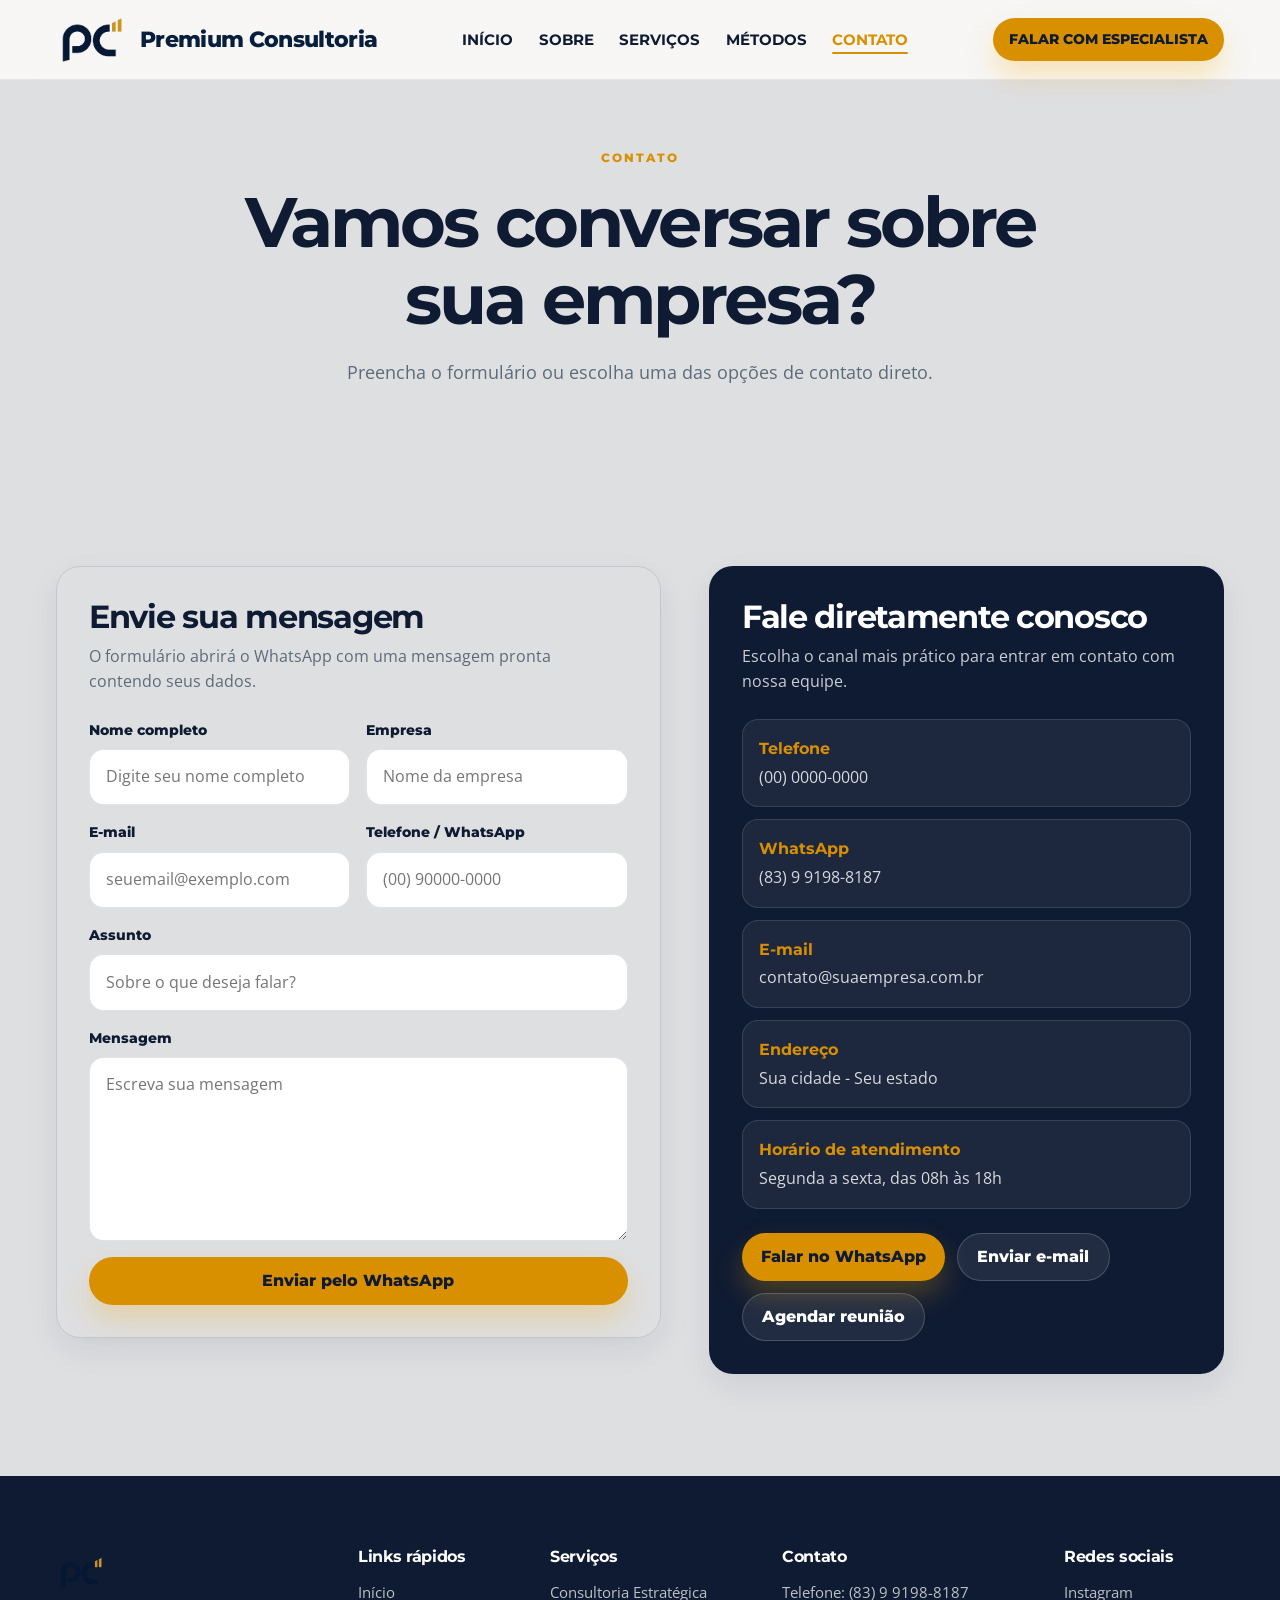
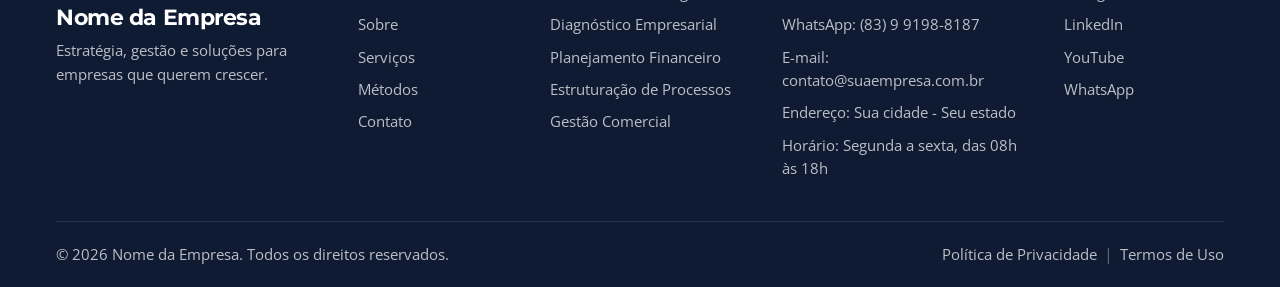
==== consultoria-site/contato.html @ d13cefd6 "Primeiro commit" ====
<!DOCTYPE html>
<html lang="pt-BR">
<head>
  <meta charset="UTF-8" />
  <meta name="viewport" content="width=device-width, initial-scale=1.0" />
  <meta name="description" content="Entre em contato com a consultoria empresarial." />

 <!-- LOGO DA ABA DO NAVEGADOR -->
  <link rel="icon" type="image/png" href="assets/favicon.jpg">

  <title>Contato | Premium Consultoria Empresarial</title>

  <link rel="preconnect" href="https://fonts.googleapis.com" />
  <link rel="preconnect" href="https://fonts.gstatic.com" crossorigin />
  <link href="https://fonts.googleapis.com/css2?family=Montserrat:wght@500;600;700;800&family=Open+Sans:wght@400;500;600;700&display=swap" rel="stylesheet">
  <link rel="stylesheet" href="css/style.css">
</head>
<body>

  <!-- =========================
       CABEÇALHO DO SITE
  ========================= -->
  <header class="header" id="topo">
    <div class="container header__content">
      <a href="index.html#inicio" class="brand" aria-label="Voltar para o início">
        <!-- AQUI VOCÊ SUBSTITUI assets/logo.png PELA SUA LOGO -->
        <img src="assets/logo.png" alt="Logo da empresa" class="brand__logo" />
        <span class="brand__text">
          <!-- AQUI VOCÊ ALTERA O NOME DA EMPRESA -->
          <strong>Premium Consultoria</strong>
        </span>
      </a>

      <button class="menu-toggle" type="button" aria-label="Abrir menu" aria-expanded="false" aria-controls="main-menu">
        <span></span>
        <span></span>
        <span></span>
      </button>

      <nav class="nav" id="main-menu" aria-label="Menu principal">
        <ul class="nav__list">
          <li><a class="nav__link" href="index.html#inicio">INÍCIO</a></li>
          <li><a class="nav__link" href="index.html#sobre">SOBRE</a></li>
          <li><a class="nav__link" href="index.html#servicos">SERVIÇOS</a></li>
          <li><a class="nav__link" href="metodos.html">MÉTODOS</a></li>
          <li><a class="nav__link is-current" href="contato.html">CONTATO</a></li>
        </ul>
      </nav>

      <a href="#" class="btn btn--primary header__button js-whatsapp" target="_blank" rel="noopener">
        FALAR COM ESPECIALISTA
      </a>
    </div>
  </header>

  <main>
    <!-- =========================
         SEÇÃO INICIAL / HERO
    ========================= -->
    <section class="page-hero section">
      <div class="container page-hero__content reveal">
        <span class="eyebrow">CONTATO</span>
        <!-- AQUI VOCÊ ALTERA O TÍTULO DA PÁGINA CONTATO -->
        <h1>Vamos conversar sobre sua empresa?</h1>
        <!-- AQUI VOCÊ ALTERA O TEXTO DA PÁGINA CONTATO -->
        <p>Preencha o formulário ou escolha uma das opções de contato direto.</p>
      </div>
    </section>

    <!-- =========================
         PÁGINA CONTATO
    ========================= -->
    <section class="contact section">
      <div class="container contact__grid">
        <div class="contact__form-area reveal">
          <h2>Envie sua mensagem</h2>
          <p>O formulário abrirá o WhatsApp com uma mensagem pronta contendo seus dados.</p>

          <form class="contact-form" id="contactForm">
            <div class="form-group">
              <label for="nome">Nome completo</label>
              <!-- AQUI VOCÊ ALTERA O CAMPO NOME, SE PRECISAR -->
              <input type="text" id="nome" name="nome" placeholder="Digite seu nome completo" required />
            </div>

            <div class="form-group">
              <label for="empresa">Empresa</label>
              <input type="text" id="empresa" name="empresa" placeholder="Nome da empresa" required />
            </div>

            <div class="form-group">
              <label for="email">E-mail</label>
              <input type="email" id="email" name="email" placeholder="seuemail@exemplo.com" required />
            </div>

            <div class="form-group">
              <label for="telefone">Telefone / WhatsApp</label>
              <input type="tel" id="telefone" name="telefone" placeholder="(00) 90000-0000" required />
            </div>

            <div class="form-group">
              <label for="assunto">Assunto</label>
              <input type="text" id="assunto" name="assunto" placeholder="Sobre o que deseja falar?" required />
            </div>

            <div class="form-group">
              <label for="mensagem">Mensagem</label>
              <textarea id="mensagem" name="mensagem" rows="6" placeholder="Escreva sua mensagem" required></textarea>
            </div>

            <button type="submit" class="btn btn--primary btn--full">Enviar pelo WhatsApp</button>
          </form>
        </div>

        <aside class="contact__info reveal">
          <h2>Fale diretamente conosco</h2>
          <p>Escolha o canal mais prático para entrar em contato com nossa equipe.</p>

          <div class="contact-cards">
            <!-- DADOS DE CONTATO -->
            <div class="contact-card">
              <strong>Telefone</strong>
              <span>(00) 0000-0000</span>
            </div>

            <div class="contact-card">
              <strong>WhatsApp</strong>
              <span>(83) 9 9198-8187</span>
            </div>

            <div class="contact-card">
              <strong>E-mail</strong>
              <a href="mailto:contato@suaempresa.com.br">contato@suaempresa.com.br</a>
            </div>

            <div class="contact-card">
              <strong>Endereço</strong>
              <span>Sua cidade - Seu estado</span>
            </div>

            <div class="contact-card">
              <strong>Horário de atendimento</strong>
              <span>Segunda a sexta, das 08h às 18h</span>
            </div>
          </div>

          <div class="contact__buttons">
            <a href="#" class="btn btn--primary js-whatsapp" target="_blank" rel="noopener">Falar no WhatsApp</a>
            <a href="mailto:contato@suaempresa.com.br" class="btn btn--secondary">Enviar e-mail</a>
            <a href="#" class="btn btn--secondary js-whatsapp" target="_blank" rel="noopener">Agendar reunião</a>
          </div>
        </aside>
      </div>
    </section>
  </main>

  <!-- =========================
       RODAPÉ
  ========================= -->
  <footer class="footer">
    <div class="container footer__grid">
      <div class="footer__col footer__brand">
        <img src="assets/logo.png" alt="Logo da empresa" />
        <h3>Nome da Empresa</h3>
        <p>Estratégia, gestão e soluções para empresas que querem crescer.</p>
      </div>

      <div class="footer__col">
        <h4>Links rápidos</h4>
        <a href="index.html#inicio">Início</a>
        <a href="index.html#sobre">Sobre</a>
        <a href="index.html#servicos">Serviços</a>
        <a href="metodos.html">Métodos</a>
        <a href="contato.html">Contato</a>
      </div>

      <div class="footer__col">
        <h4>Serviços</h4>
        <a href="index.html#servicos">Consultoria Estratégica</a>
        <a href="index.html#servicos">Diagnóstico Empresarial</a>
        <a href="index.html#servicos">Planejamento Financeiro</a>
        <a href="index.html#servicos">Estruturação de Processos</a>
        <a href="index.html#servicos">Gestão Comercial</a>
      </div>

      <div class="footer__col">
        <h4>Contato</h4>
        <p>Telefone: (83) 9 9198-8187</p>
        <p>WhatsApp: (83) 9 9198-8187</p>
        <p>E-mail: contato@suaempresa.com.br</p>
        <p>Endereço: Sua cidade - Seu estado</p>
        <p>Horário: Segunda a sexta, das 08h às 18h</p>
      </div>

      <div class="footer__col">
        <h4>Redes sociais</h4>
        <a href="#">Instagram</a>
        <a href="#">LinkedIn</a>
        <a href="#">YouTube</a>
        <a href="#" class="js-whatsapp" target="_blank" rel="noopener">WhatsApp</a>
      </div>
    </div>

    <div class="container footer__bottom">
      <p>© 2026 Nome da Empresa. Todos os direitos reservados.</p>
      <div>
        <a href="#">Política de Privacidade</a>
        <span>|</span>
        <a href="#">Termos de Uso</a>
      </div>
    </div>
  </footer>

  <script src="js/script.js"></script>
</body>
</html>
---- consultoria-site/css/style.css ----
@import url("https://fonts.googleapis.com/css2?family=Montserrat:wght@500;600;700;800&family=Open+Sans:wght@400;500;600;700&display=swap");

/* COR PRINCIPAL DO SITE */
:root {
  --azul-principal: #0f1b33;
  --azul-profundo: #0f1b33;
  --azul-suave: #1e3a5f;
  --dourado: #d99000;
  --dourado-hover: #d99000;
  --branco: #ffffff;
  --azul-marinho: #1e3a5f;
  --azul-marinho: #1e3a5f; /* cor do fundo de início */
  --texto: #ffffff;
  --texto-suave: #5c6b7a;
  --borda: rgba(7, 31, 61, 0.12);
  --sombra: 0 1.25rem 3.75rem rgba(7, 31, 61, 0.12);
  --sombra-suave: 0 0.75rem 2rem rgba(7, 31, 61, 0.08);
  --raio: 1.5rem;
  --raio-menor: 1rem;
  --container: 73rem;
  --header-altura: 5rem;
}

/* =========================
CONFIGURAÇÕES GERAIS
========================= */
* {
  box-sizing: border-box;
  margin: 0;
  padding: 0;
}

html {
  scroll-behavior: smooth;
  scroll-padding-top: calc(var(--header-altura) + 1rem);
}

body {
  overflow-x: hidden;
  min-height: 100vh;
  background: var(--off-white);
  color: var(--texto);
  font-family: "Open Sans", sans-serif; /* textos e parágrafos */
  line-height: 1.6;
}

img {
  max-width: 100%;
  height: auto;
  display: block;
}

a {
  color: inherit;
  text-decoration: none;
}

button,
input,
textarea {
  font: inherit;
}

button {
  cursor: pointer;
  border: 0;
  background: transparent;
}

/* =========================
FONTES APLICADAS NO SITE
========================= */

/* FONTE DOS TEXTOS, PARÁGRAFOS E FORMULÁRIOS */
body,
p,
li,
input,
textarea,
select,
.contact-card span,
.contact-card a,
.footer p,
.footer a {
  font-family: "Open Sans", sans-serif;
}

/* FONTE DOS TÍTULOS, MENU, BOTÕES E DESTAQUES */
h1,
h2,
h3,
h4,
h5,
h6,
.eyebrow,
.brand__text strong,
.nav__link,
.btn,
.service-card__icon,
.form-group label,
.method-card span,
.contact-card strong,
.footer h3,
.footer h4 {
  font-family: "Montserrat", sans-serif;
}

.container {
  width: min(100% - 2rem, var(--container));
  margin-inline: auto;
}

.section {
  padding-block: clamp(4rem, 8vw, 7rem);
}

.eyebrow {
  display: inline-flex;
  align-items: center;
  gap: 0.5rem;
  color: var(--dourado);
  font-size: 0.78rem;
  font-weight: 800;
  letter-spacing: 0.16em;
  text-transform: uppercase;
}

.eyebrow::before {
  content: "";
  width: 2rem;
  height: 0.125rem;
  border-radius: 999px;
  background: currentColor;
}

h1,
h2,
h3,
h4 {
  color: var(--azul-principal);
  line-height: 1.1;
  letter-spacing: -0.04em;
}

h1 {
  font-size: clamp(2.35rem, 5.5vw, 4.75rem);
}

h2 {
  font-size: clamp(1.8rem, 4vw, 3rem);
}

h3 {
  font-size: clamp(1.15rem, 2vw, 1.35rem);
}

p {
  color: var(--texto-suave);
}

.btn {
  display: inline-flex;
  align-items: center;
  justify-content: center;
  min-height: 3rem;
  padding: 0.85rem 1.2rem;
  border-radius: 999px;
  font-weight: 800;
  line-height: 1.1;
  text-align: center;
  transition: transform 0.25s ease, box-shadow 0.25s ease, background 0.25s ease, color 0.25s ease, border-color 0.25s ease;
}

.btn:hover {
  transform: translateY(-0.15rem);
}

.btn--primary {
  background: var(--dourado);
  color: var(--azul-principal);
  box-shadow: 0 0.9rem 1.75rem rgba(242, 169, 0, 0.25);
}

.btn--primary:hover {
  background: var(--dourado-hover);
  box-shadow: 0 1rem 2rem rgba(242, 169, 0, 0.32);
}

.btn--secondary {
  border: 1px solid var(--borda);
  background: var(--branco);
  color: var(--azul-principal);
}

.btn--secondary:hover {
  border-color: rgba(242, 169, 0, 0.55);
  color: var(--azul-principal);
  box-shadow: var(--sombra-suave);
}

.btn--light {
  background: var(--branco);
  color: var(--azul-principal);
}

.btn--light:hover {
  background: var(--dourado);
}

.btn--full {
  width: 100%;
}

.section-heading {
  max-width: 42rem;
  margin-bottom: clamp(2rem, 5vw, 3rem);
}

.section-heading .eyebrow {
  margin-bottom: 0.85rem;
}

.section-heading--center {
  margin-inline: auto;
  text-align: center;
}

.section-heading--center .eyebrow::before {
  display: none;
}

.reveal {
  opacity: 0;
  transform: translateY(1.5rem);
  transition: opacity 0.7s ease, transform 0.7s ease;
}

.reveal.is-visible {
  opacity: 1;
  transform: translateY(0);
}

/* =========================
CABEÇALHO
========================= */
.header {
  position: fixed;
  inset: 0 0 auto 0;
  z-index: 1000;
  height: var(--header-altura);
  background: rgba(251, 250, 247, 0.88);
  border-bottom: 1px solid rgba(7, 31, 61, 0.08);
  backdrop-filter: blur(1rem);
}

.header__content {
  height: 100%;
  display: flex;
  align-items: center;
  justify-content: space-between;
  gap: 1rem;
}

.brand {
  display: inline-flex;
  align-items: center;
  gap: 0.75rem;
  min-width: 0;
}

.brand__logo {
  width: 4.5rem;
  height: 4.5rem;
  object-fit: contain;
  border-radius: 0.85rem;
}

.brand__text {
  display: grid;
  min-width: 0;
}

.brand__text strong {
    font-size: 1.4rem; /* tamanho do nome */
  color: #071f3d; /* cor do nome */
  font-family: "Montserrat", sans-serif; /* fonte do nome */
  font-weight: 800; /* grossura da letra */
  letter-spacing: -0.03em; /* espaço entre letras */
}

.nav__list {
  display: flex;
  align-items: center;
  gap: clamp(0.8rem, 2vw, 1.6rem);
  list-style: none;
}

.nav__link {
  position: relative;
  color: var(--azul-principal);
  font-size: 0.92rem;
  font-weight: 700;
  transition: color 0.25s ease;
}

.nav__link::after {
  content: "";
  position: absolute;
  left: 0;
  bottom: -0.35rem;
  width: 0;
  height: 0.125rem;
  border-radius: 999px;
  background: var(--dourado);
  transition: width 0.25s ease;
}

.nav__link:hover,
.nav__link.is-current {
  color: var(--dourado-hover);
}

.nav__link:hover::after,
.nav__link.is-current::after {
  width: 100%;
}

.header__button {
  min-height: 2.7rem;
  padding-inline: 1rem;
  font-size: 0.88rem;
  white-space: nowrap;
}

.menu-toggle {
  display: none;
  width: 2.75rem;
  height: 2.75rem;
  flex: 0 0 auto;
  align-items: center;
  justify-content: center;
  flex-direction: column;
  gap: 0.32rem;
  border: 1px solid var(--borda);
  border-radius: 0.9rem;
  background: var(--branco);
}

.menu-toggle span {
  width: 1.25rem;
  height: 0.125rem;
  border-radius: 999px;
  background: var(--azul-principal);
  transition: transform 0.25s ease, opacity 0.25s ease;
}

.menu-toggle.is-open span:nth-child(1) {
  transform: translateY(0.45rem) rotate(45deg);
}

.menu-toggle.is-open span:nth-child(2) {
  opacity: 0;
}

.menu-toggle.is-open span:nth-child(3) {
  transform: translateY(-0.45rem) rotate(-45deg);
}

/* =========================
HERO
========================= */
.hero {
  min-height: 100vh;
  display: flex;
  align-items: center;
  padding-top: calc(var(--header-altura) + 3rem);
  background: linear-gradient(135deg, var(--off-white) 0%, var(--cinza-claro) 100%);
}

.hero__grid {
  display: grid;
  grid-template-columns: minmax(0, 1.02fr) minmax(18rem, 0.98fr);
  align-items: center;
  gap: clamp(2.2rem, 6vw, 5rem);
}

.hero__content .eyebrow {
  margin-bottom: 1rem;
}

.hero__content p {
  max-width: 38rem;
  margin-top: 1.3rem;
  font-size: clamp(1rem, 1.8vw, 1.18rem);
}

.hero__actions {
  display: flex;
  flex-wrap: wrap;
  gap: 0.85rem;
  margin-top: 2rem;
}

.hero__image-wrap {
  position: relative;
}

.hero__image-wrap::before {
  content: "";
  position: absolute;
  inset: 1.25rem -1rem -1rem 1rem;
  z-index: 0;
  border-radius: var(--raio);
  background: var(--azul-principal);
}

.hero__image {
  position: relative;
  z-index: 1;
  width: 100%;
  aspect-ratio: 4 / 4.6;
  object-fit: cover;
  border-radius: var(--raio);
  box-shadow: var(--sombra);
}

.hero__card {
  position: absolute;
  right: clamp(0.7rem, 2vw, 1.5rem);
  bottom: clamp(0.7rem, 2vw, 1.5rem);
  z-index: 2;
  width: min(17rem, calc(100% - 2rem));
  padding: 1rem;
  border: 1px solid rgba(255, 255, 255, 0.45);
  border-radius: 1.1rem;
  background: rgba(255, 255, 255, 0.9);
  box-shadow: var(--sombra-suave);
  backdrop-filter: blur(1rem);
}

.hero__card strong {
  display: block;
  color: var(--azul-principal);
}

.hero__card span {
  display: block;
  color: var(--texto-suave);
  font-size: 0.9rem;
}

/* =========================
SOBRE
========================= */
.about {
  background: var(--branco);
}

.about__grid {
  display: grid;
  grid-template-columns: minmax(0, 0.85fr) minmax(19rem, 1.15fr);
  align-items: start;
  gap: clamp(2rem, 5vw, 4rem);
}

.about__text {
  display: grid;
  gap: 1rem;
  font-size: 1.02rem;
}

.carousel {
  overflow: hidden;
  border: 1px solid var(--borda);
  border-radius: var(--raio);
  background: var(--off-white);
  box-shadow: var(--sombra-suave);
}

.carousel__viewport {
  position: relative;
  min-height: clamp(25rem, 48vw, 33rem);
}

.carousel__slide {
  position: absolute;
  inset: 0;
  display: grid;
  grid-template-rows: 1fr auto;
  opacity: 0;
  pointer-events: none;
  transform: scale(1.02);
  transition: opacity 0.9s ease-in-out, transform 0.9s ease-in-out;
}

.carousel__slide.is-active {
   opacity: 0.9;
  pointer-events: auto;
  transform: scale(1);
}

.carousel__slide img {
  width: 100%;
  height: 100%;
  min-height: 20rem;
  object-fit: cover;
}

.carousel__slide p {
  padding: clamp(1rem, 3vw, 1.4rem);
  background: var(--branco);
  color: var(--azul-principal);
  font-weight: 700;
}

.carousel__controls {
  display: flex;
  align-items: center;
  justify-content: space-between;
  gap: 1rem;
  padding: 1rem;
  border-top: 1px solid var(--borda);
}

.carousel__button {
  width: 2.55rem;
  height: 2.55rem;
  display: inline-flex;
  align-items: center;
  justify-content: center;
  border: 1px solid var(--borda);
  border-radius: 999px;
  background: var(--branco);
  color: var(--azul-principal);
  font-size: 1.8rem;
  line-height: 1;
  transition: background 0.25s ease, color 0.25s ease, transform 0.25s ease;
}

.carousel__button:hover {
  transform: translateY(-0.12rem);
  background: var(--azul-principal);
  color: var(--branco);
}

.carousel__dots {
  display: flex;
  align-items: center;
  justify-content: center;
  gap: 0.5rem;
}

.carousel__dot {
  width: 0.65rem;
  height: 0.65rem;
  border-radius: 999px;
  background: var(--cinza-medio);
  transition: width 0.25s ease, background 0.25s ease;
}

.carousel__dot.is-active {
  width: 1.6rem;
  background: var(--dourado);
}

/* =========================
SERVIÇOS
========================= */
.services {
  background: var(--cinza-claro);
}

.services__grid {
  display: grid;
  grid-template-columns: repeat(3, minmax(0, 1fr));
  gap: 1rem;
}

.service-card {
  min-height: 16rem;
  padding: clamp(1.25rem, 3vw, 1.7rem);
  border: 1px solid var(--borda);
  border-radius: var(--raio-menor);
  background: var(--branco);
  box-shadow: 0 0.4rem 1.4rem rgba(7, 31, 61, 0.04);
  transition: transform 0.25s ease, box-shadow 0.25s ease, border-color 0.25s ease;
}

.service-card:hover {
  transform: translateY(-0.35rem);
  border-color: rgba(242, 169, 0, 0.5);
  box-shadow: var(--sombra-suave);
}

.service-card__icon {
  width: 3rem;
  height: 3rem;
  display: inline-flex;
  align-items: center;
  justify-content: center;
  margin-bottom: 1.2rem;
  border-radius: 1rem;
  background: rgba(242, 169, 0, 0.14);
  color: var(--dourado-hover);
  font-size: 1.3rem;
  font-weight: 800;
}

.service-card h3 {
  margin-bottom: 0.75rem;
}


/* =========================
CHAMADA PARA AÇÃO
========================= */
.cta {
  background: var(--branco);
  padding-top: 0;
}

.cta__box {
  display: grid;
  justify-items: center;
  gap: 1rem;
  padding: clamp(2rem, 5vw, 4rem);
  border-radius: var(--raio);
  background: linear-gradient(135deg, var(--azul-principal), var(--azul-profundo));
  text-align: center;
  box-shadow: var(--sombra);
}

.cta__box h2 {
  max-width: 48rem;
  color: var(--branco);
}

.cta__box p {
  max-width: 46rem;
  color: rgba(255, 255, 255, 0.78);
}

.cta__box .btn {
  margin-top: 0.5rem;
}

/* =========================
PÁGINA MÉTODOS
========================= */
.page-hero {
  padding-top: calc(var(--header-altura) + 4rem);
  padding-bottom: clamp(3rem, 6vw, 5rem);
  background:
    radial-gradient(circle at 20% 20%, rgba(242, 169, 0, 0.14), transparent 24rem),
    linear-gradient(135deg, var(--off-white), var(--cinza-claro));
}

.page-hero__content {
  max-width: 54rem;
  text-align: center;
  margin-inline: auto;
}

.page-hero__content .eyebrow {
  margin-bottom: 1rem;
}

.page-hero__content .eyebrow::before {
  display: none;
}

.page-hero__content p {
  max-width: 43rem;
  margin: 1.15rem auto 0;
  font-size: clamp(1rem, 1.6vw, 1.15rem);
}

.method {
  background: var(--branco);
}

.method__timeline {
  position: relative;
  display: grid;
  gap: 1rem;
  max-width: 58rem;
  margin-inline: auto;
}

.method__timeline::before {
  content: "";
  position: absolute;
  top: 1rem;
  bottom: 1rem;
  left: 2.15rem;
  width: 0.125rem;
  background: var(--cinza-medio);
}

.method-card {
  position: relative;
  display: grid;
  grid-template-columns: 4.3rem minmax(0, 1fr);
  gap: 1.1rem;
  padding: 1.35rem;
  border: 1px solid var(--borda);
  border-radius: var(--raio-menor);
  background: var(--off-white);
  box-shadow: 0 0.4rem 1.4rem rgba(7, 31, 61, 0.04);
}

.method-card span {
  position: relative;
  z-index: 1;
  width: 3.1rem;
  height: 3.1rem;
  display: inline-flex;
  align-items: center;
  justify-content: center;
  border-radius: 50%;
  background: var(--azul-principal);
  color: var(--dourado);
  font-weight: 800;
}

.method-card h2 {
  margin-bottom: 0.4rem;
  font-size: clamp(1.15rem, 2.2vw, 1.55rem);
}

.method__cta {
  display: flex;
  justify-content: center;
  margin-top: 2rem;
}

/* =========================
PÁGINA CONTATO
========================= */
.contact {
  background: var(--branco);
}

.contact__grid {
  display: grid;
  grid-template-columns: minmax(0, 1.08fr) minmax(18rem, 0.92fr);
  gap: clamp(1.5rem, 4vw, 3rem);
  align-items: start;
}

.contact__form-area,
.contact__info {
  border: 1px solid var(--borda);
  border-radius: var(--raio);
  background: var(--off-white);
  box-shadow: var(--sombra-suave);
}

.contact__form-area {
  padding: clamp(1.25rem, 3vw, 2rem);
}

.contact__info {
  padding: clamp(1.25rem, 3vw, 2rem);
  background: var(--azul-principal);
}

.contact__form-area h2,
.contact__info h2 {
  margin-bottom: 0.6rem;
  font-size: clamp(1.5rem, 3vw, 2rem);
}

.contact__info h2,
.contact__info p {
  color: var(--branco);
}

.contact__info > p {
  opacity: 0.78;
}

.contact-form {
  display: grid;
  grid-template-columns: repeat(2, minmax(0, 1fr));
  gap: 1rem;
  margin-top: 1.5rem;
}

.form-group {
  display: grid;
  gap: 0.45rem;
}

.form-group:nth-child(5),
.form-group:nth-child(6) {
  grid-column: 1 / -1;
}

.form-group label {
  color: var(--azul-principal);
  font-size: 0.9rem;
  font-weight: 800;
}

.form-group input,
.form-group textarea {
  width: 100%;
  border: 1px solid var(--borda);
  border-radius: 0.9rem;
  background: var(--branco);
  color: var(--texto);
  outline: 0;
  padding: 0.9rem 1rem;
  transition: border-color 0.25s ease, box-shadow 0.25s ease;
}

.form-group textarea {
  resize: vertical;
  min-height: 9rem;
}

.form-group input:focus,
.form-group textarea:focus {
  border-color: var(--dourado);
  box-shadow: 0 0 0 0.2rem rgba(242, 169, 0, 0.16);
}

.contact-form .btn {
  grid-column: 1 / -1;
  border: 0;
}

.contact-cards {
  display: grid;
  gap: 0.75rem;
  margin-top: 1.5rem;
}

.contact-card {
  display: grid;
  gap: 0.2rem;
  padding: 1rem;
  border: 1px solid rgba(255, 255, 255, 0.12);
  border-radius: 1rem;
  background: rgba(255, 255, 255, 0.06);
}

.contact-card strong {
  color: var(--dourado);
}

.contact-card span,
.contact-card a {
  color: rgba(255, 255, 255, 0.82);
  overflow-wrap: anywhere;
}

.contact__buttons {
  display: flex;
  flex-wrap: wrap;
  gap: 0.75rem;
  margin-top: 1.5rem;
}

.contact__buttons .btn--secondary {
  background: rgba(255, 255, 255, 0.08);
  color: var(--branco);
  border-color: rgba(255, 255, 255, 0.18);
}

.contact__buttons .btn--secondary:hover {
  background: var(--branco);
  color: var(--azul-principal);
}

/* =========================
RODAPÉ
========================= */
.footer {
  background: var(--azul-profundo);
  color: var(--branco);
  padding-top: clamp(3rem, 6vw, 4.5rem);
}

.footer__grid {
  display: grid;
  grid-template-columns: 1.35fr 0.8fr 1fr 1.25fr 0.8fr;
  gap: clamp(1.2rem, 3vw, 2rem);
}

.footer__col {
  display: grid;
  align-content: start;
  gap: 0.55rem;
}

.footer__brand img {
  width: 3.1rem;
  height: 3.1rem;
  object-fit: contain;
  border-radius: 0.85rem;
}

.footer h3,
.footer h4 {
  color: var(--branco);
  letter-spacing: -0.02em;
}

.footer h4 {
  margin-bottom: 0.4rem;
  font-size: 1rem;
}

.footer p,
.footer a {
  color: rgba(255, 255, 255, 0.72);
  font-size: 0.92rem;
}

.footer a {
  transition: color 0.25s ease, transform 0.25s ease;
}

.footer a:hover {
  color: var(--dourado);
  transform: translateX(0.15rem);
}

.footer__bottom {
  display: flex;
  align-items: center;
  justify-content: space-between;
  flex-wrap: wrap;
  gap: 1rem;
  margin-top: 2.5rem;
  padding-block: 1.25rem;
  border-top: 1px solid rgba(255, 255, 255, 0.1);
}

.footer__bottom div {
  display: flex;
  align-items: center;
  flex-wrap: wrap;
  gap: 0.45rem;
}

.footer__bottom span {
  color: rgba(255, 255, 255, 0.35);
}

/* =========================
RESPONSIVO / CELULAR
Ajustes para telas menores
========================= */

/* AJUSTAR O SITE PARA TELAS GRANDES */
@media (min-width: 1440px) {
  :root {
    --container: 78rem;
  }

  .hero__grid {
    gap: 6rem;
  }
}

/* AJUSTAR O SITE PARA NOTEBOOKS */
@media (max-width: 1200px) {
  :root {
    --container: 68rem;
  }

  .header__button {
    padding-inline: 0.9rem;
  }

  .services__grid {
    grid-template-columns: repeat(2, minmax(0, 1fr));
  }

  .footer__grid {
    grid-template-columns: repeat(3, minmax(0, 1fr));
  }
}

/* AJUSTAR O SITE PARA TABLETS */
@media (max-width: 992px) {
  :root {
    --header-altura: 4.75rem;
  }

  .header__button {
    display: none;
  }

  .menu-toggle {
    display: inline-flex;
  }

  .nav {
    position: fixed;
    top: var(--header-altura);
    left: 1rem;
    right: 1rem;
    display: none;
    border: 1px solid var(--borda);
    border-radius: 1.2rem;
    background: rgba(255, 255, 255, 0.97);
    box-shadow: var(--sombra);
    padding: 1rem;
  }

  .nav.is-open {
    display: block;
  }

  .nav__list {
    display: grid;
    gap: 0.35rem;
  }

  .nav__link {
    display: block;
    padding: 0.9rem 1rem;
    border-radius: 0.8rem;
  }

  .nav__link:hover,
  .nav__link.is-current {
    background: var(--cinza-claro);
  }

  .nav__link::after {
    display: none;
  }

  .hero {
    min-height: auto;
  }

  .hero__grid,
  .about__grid,
  .contact__grid {
    grid-template-columns: 1fr;
  }

  .hero__image {
    max-height: 35rem;
  }

  .about__text {
    max-width: 46rem;
  }

  .footer__grid {
    grid-template-columns: repeat(2, minmax(0, 1fr));
  }
}

/* AJUSTAR O SITE PARA CELULAR */
@media (max-width: 768px) {
  .container {
    width: min(100% - 1.25rem, var(--container));
  }

  .section {
    padding-block: 3.5rem;
  }

  .brand__logo {
    width: 2.45rem;
    height: 2.45rem;
  }

  .brand__text small {
    display: none;
  }

  /* AJUSTAR O TAMANHO DO NOME DA EMPRESA NO CELULAR */
  .brand__text strong {
    font-size: 1rem;
    line-height: 1.1;
  }

  .hero {
    padding-top: calc(var(--header-altura) + 2rem);
  }

  .hero__actions,
  .contact__buttons {
    width: 100%;
  }

  .hero__actions .btn,
  .contact__buttons .btn,
  .method__cta .btn {
    width: 100%;
  }

  .hero__image-wrap::before {
    inset: 0.8rem -0.35rem -0.35rem 0.35rem;
  }

  .hero__card {
    position: relative;
    right: auto;
    bottom: auto;
    width: 100%;
    margin-top: 0.85rem;
  }

  .carousel__viewport {
    min-height: 27rem;
  }

  .services__grid {
    grid-template-columns: 1fr;
  }

  .service-card {
    min-height: auto;
  }

  .method__timeline::before {
    left: 1.75rem;
  }

  .method-card {
    grid-template-columns: 3.5rem minmax(0, 1fr);
    padding: 1rem;
  }

  .method-card span {
    width: 2.75rem;
    height: 2.75rem;
  }

  .contact-form {
    grid-template-columns: 1fr;
  }

  .form-group:nth-child(5),
  .form-group:nth-child(6) {
    grid-column: auto;
  }

  .footer__grid {
    grid-template-columns: 1fr;
  }

  .footer__bottom {
    align-items: flex-start;
    flex-direction: column;
  }
}

/* AJUSTAR O SITE PARA CELULARES PEQUENOS */
@media (max-width: 480px) {
  :root {
    --header-altura: 4.4rem;
  }

  .container {
    width: min(100% - 1rem, var(--container));
  }

  .header__content {
    gap: 0.6rem;
  }

  .brand {
    gap: 0.55rem;
  }

  .brand__logo {
    width: 2.25rem;
    height: 2.25rem;
  }

  .brand__text strong {
    font-size: 0.85rem; /* tamanho do nome em celular pequeno */
    max-width: 10.5rem;
    overflow: hidden;
    text-overflow: ellipsis;
  }

  .menu-toggle {
    width: 2.5rem;
    height: 2.5rem;
  }

  .hero__content p,
  .page-hero__content p {
    font-size: 1rem;
  }

  .btn {
    min-height: 3.15rem;
    width: 100%;
    padding-inline: 1rem;
  }

  .carousel__viewport {
    min-height: 24rem;
  }

  .carousel__slide img {
    min-height: 16.5rem;
  }

  .carousel__controls {
    padding: 0.75rem;
  }

  .contact__form-area,
  .contact__info,
  .cta__box {
    border-radius: 1.1rem;
  }

  .footer p,
  .footer a {
    font-size: 0.9rem;
  }
}

/* AJUSTAR A ANIMAÇÃO PARA QUEM PREFERE MENOS MOVIMENTO */
@media (prefers-reduced-motion: reduce) {
  html {
    scroll-behavior: auto;
  }

  *,
  *::before,
  *::after {
    animation-duration: 0.01ms !important;
    animation-iteration-count: 1 !important;
    transition-duration: 0.01ms !important;
  }

  .reveal {
    opacity: 1;
    transform: none;
  }
}

/* =========================
FUNDO GERAL DO SITE
========================= */

/* COR DO FUNDO DO SITE INTEIRO */
:root {
  --fundo-site: #dedfe1;
}

/* Fundo geral */
body {
  background: var(--fundo-site);
}

/* Fundo das seções da página inicial */
.hero,
.about,
.services,
.cta {
  background: var(--fundo-site);
}

/* Fundo das páginas Métodos e Contato */
.page-hero,
.method,
.contact {
  background: var(--fundo-site);
}
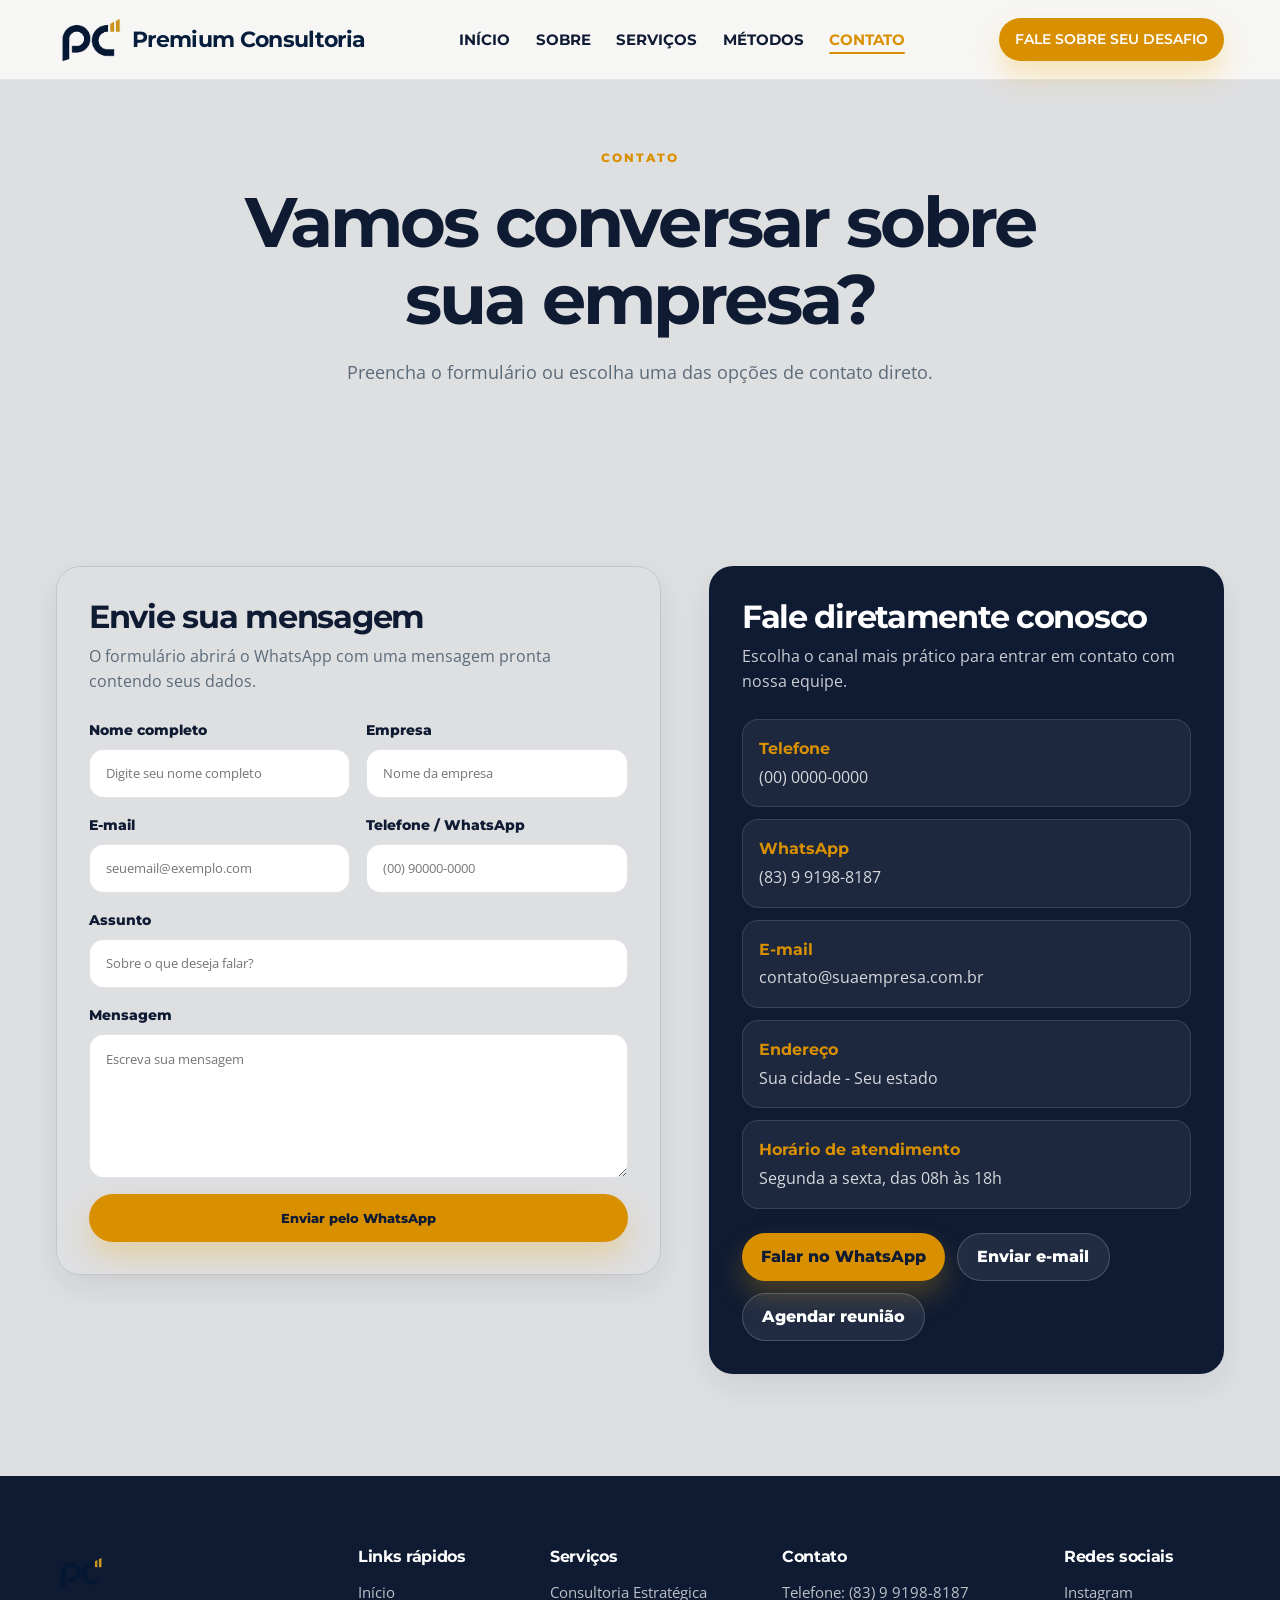
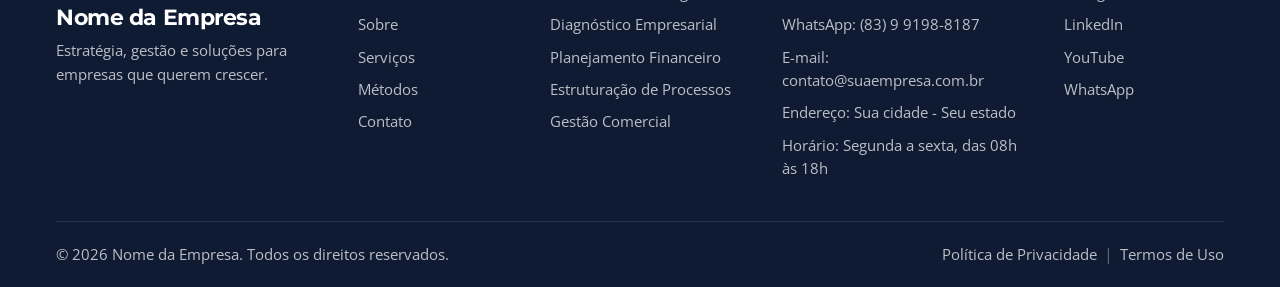
==== commit 15ebc100: "Ajustes no contato" ====
--- a/consultoria-site/contato.html
+++ b/consultoria-site/contato.html
@@ -23,10 +23,8 @@
   <header class="header" id="topo">
     <div class="container header__content">
       <a href="index.html#inicio" class="brand" aria-label="Voltar para o início">
-        <!-- AQUI VOCÊ SUBSTITUI assets/logo.png PELA SUA LOGO -->
         <img src="assets/logo.png" alt="Logo da empresa" class="brand__logo" />
         <span class="brand__text">
-          <!-- AQUI VOCÊ ALTERA O NOME DA EMPRESA -->
           <strong>Premium Consultoria</strong>
         </span>
       </a>
@@ -47,9 +45,9 @@
         </ul>
       </nav>
 
-      <a href="#" class="btn btn--primary header__button js-whatsapp" target="_blank" rel="noopener">
-        FALAR COM ESPECIALISTA
-      </a>
+      <a href="contato.html" class="btn btn--primary header__button">
+      FALE SOBRE SEU DESAFIO
+     </a>
     </div>
   </header>
 
--- a/consultoria-site/css/style.css
+++ b/consultoria-site/css/style.css
@@ -1,16 +1,12 @@
-
 @import url("https://fonts.googleapis.com/css2?family=Montserrat:wght@500;600;700;800&family=Open+Sans:wght@400;500;600;700&display=swap");
 
 /* COR PRINCIPAL DO SITE */
 :root {
   --azul-principal: #0f1b33;
   --azul-profundo: #0f1b33;
-  --azul-suave: #1e3a5f;
   --dourado: #d99000;
   --dourado-hover: #d99000;
   --branco: #ffffff;
-  --azul-marinho: #1e3a5f;
-  --azul-marinho: #1e3a5f; /* cor do fundo de início */
   --texto: #ffffff;
   --texto-suave: #5c6b7a;
   --borda: rgba(7, 31, 61, 0.12);
@@ -20,6 +16,7 @@
   --raio-menor: 1rem;
   --container: 73rem;
   --header-altura: 5rem;
+  --fundo-site: #dedfe1;
 }
 
 /* =========================
@@ -39,7 +36,7 @@
 body {
   overflow-x: hidden;
   min-height: 100vh;
-  background: var(--off-white);
+  background: var(--fundo-site);
   color: var(--texto);
   font-family: "Open Sans", sans-serif; /* textos e parágrafos */
   line-height: 1.6;
@@ -54,12 +51,6 @@
 a {
   color: inherit;
   text-decoration: none;
-}
-
-button,
-input,
-textarea {
-  font: inherit;
 }
 
 button {
@@ -263,15 +254,15 @@
 }
 
 .brand {
-  display: inline-flex;
-  align-items: center;
-  gap: 0.75rem;
+  display: flex;
+  align-items: center;
+  gap: 6px;
   min-width: 0;
 }
 
 .brand__logo {
-  width: 4.5rem;
-  height: 4.5rem;
+  width: 70px;
+  height: auto;
   object-fit: contain;
   border-radius: 0.85rem;
 }
@@ -285,7 +276,7 @@
     font-size: 1.4rem; /* tamanho do nome */
   color: #071f3d; /* cor do nome */
   font-family: "Montserrat", sans-serif; /* fonte do nome */
-  font-weight: 800; /* grossura da letra */
+  font-weight: 700; /* grossura da letra */
   letter-spacing: -0.03em; /* espaço entre letras */
 }
 
@@ -329,10 +320,14 @@
 .header__button {
   min-height: 2.7rem;
   padding-inline: 1rem;
+  color: #ffffff;
   font-size: 0.88rem;
+  font-weight: 600;
   white-space: nowrap;
 }
-
+.highlight {
+color:#cd9722; /*cor da palavra "futuro"*/
+}
 .menu-toggle {
   display: none;
   width: 2.75rem;
@@ -375,7 +370,7 @@
   display: flex;
   align-items: center;
   padding-top: calc(var(--header-altura) + 3rem);
-  background: linear-gradient(135deg, var(--off-white) 0%, var(--cinza-claro) 100%);
+  background: var(--fundo-site);
 }
 
 .hero__grid {
@@ -454,7 +449,7 @@
 SOBRE
 ========================= */
 .about {
-  background: var(--branco);
+  background: var(--fundo-site);
 }
 
 .about__grid {
@@ -474,7 +469,6 @@
   overflow: hidden;
   border: 1px solid var(--borda);
   border-radius: var(--raio);
-  background: var(--off-white);
   box-shadow: var(--sombra-suave);
 }
 
@@ -555,7 +549,6 @@
   width: 0.65rem;
   height: 0.65rem;
   border-radius: 999px;
-  background: var(--cinza-medio);
   transition: width 0.25s ease, background 0.25s ease;
 }
 
@@ -568,7 +561,7 @@
 SERVIÇOS
 ========================= */
 .services {
-  background: var(--cinza-claro);
+  background: var(--fundo-site);
 }
 
 .services__grid {
@@ -616,7 +609,7 @@
 CHAMADA PARA AÇÃO
 ========================= */
 .cta {
-  background: var(--branco);
+  background: var(--fundo-site);
   padding-top: 0;
 }
 
@@ -651,9 +644,7 @@
 .page-hero {
   padding-top: calc(var(--header-altura) + 4rem);
   padding-bottom: clamp(3rem, 6vw, 5rem);
-  background:
-    radial-gradient(circle at 20% 20%, rgba(242, 169, 0, 0.14), transparent 24rem),
-    linear-gradient(135deg, var(--off-white), var(--cinza-claro));
+  background: var(--fundo-site);
 }
 
 .page-hero__content {
@@ -677,7 +668,7 @@
 }
 
 .method {
-  background: var(--branco);
+  background: var(--fundo-site);
 }
 
 .method__timeline {
@@ -695,7 +686,6 @@
   bottom: 1rem;
   left: 2.15rem;
   width: 0.125rem;
-  background: var(--cinza-medio);
 }
 
 .method-card {
@@ -706,7 +696,6 @@
   padding: 1.35rem;
   border: 1px solid var(--borda);
   border-radius: var(--raio-menor);
-  background: var(--off-white);
   box-shadow: 0 0.4rem 1.4rem rgba(7, 31, 61, 0.04);
 }
 
@@ -739,7 +728,7 @@
 PÁGINA CONTATO
 ========================= */
 .contact {
-  background: var(--branco);
+  background: var(--fundo-site);
 }
 
 .contact__grid {
@@ -753,7 +742,6 @@
 .contact__info {
   border: 1px solid var(--borda);
   border-radius: var(--raio);
-  background: var(--off-white);
   box-shadow: var(--sombra-suave);
 }
 
@@ -1028,11 +1016,6 @@
     border-radius: 0.8rem;
   }
 
-  .nav__link:hover,
-  .nav__link.is-current {
-    background: var(--cinza-claro);
-  }
-
   .nav__link::after {
     display: none;
   }
@@ -1247,31 +1230,102 @@
   }
 }
 
-/* =========================
-FUNDO GERAL DO SITE
-========================= */
-
-/* COR DO FUNDO DO SITE INTEIRO */
-:root {
-  --fundo-site: #dedfe1;
-}
-
-/* Fundo geral */
-body {
-  background: var(--fundo-site);
-}
-
-/* Fundo das seções da página inicial */
-.hero,
-.about,
-.services,
-.cta {
-  background: var(--fundo-site);
-}
-
-/* Fundo das páginas Métodos e Contato */
-.page-hero,
-.method,
-.contact {
-  background: var(--fundo-site);
-}
+/* AJUSTES FINAIS */
+
+.desktop-break {
+  display: none;
+}
+
+.hero__actions .btn--whatsapp {
+  gap: 10px;
+  background-color: #061934;
+  color: #ffffff;
+  font-weight: 600;
+}
+
+.hero__actions .btn--whatsapp__icon {
+  width: 20px;
+  height: 20px;
+  flex: 0 0 20px;
+  object-fit: contain;
+  transform: scale(1.8);
+  transform-origin: center;
+}
+
+@media (min-width: 1024px) {
+  .hero__grid {
+    grid-template-columns: minmax(0, 1.05fr) minmax(420px, 0.95fr);
+    gap: clamp(48px, 6vw, 90px);
+  }
+
+  .hero__content {
+    width: 100%;
+    max-width: 680px;
+  }
+
+  .hero__content h1 {
+    max-width: 680px;
+    margin-bottom: 22px;
+    font-size: clamp(46px, 4.2vw, 66px);
+    line-height: 1.08;
+    letter-spacing: -0.03em;
+  }
+
+  .desktop-break {
+    display: block;
+  }
+
+  .hero__image-wrap {
+    display: flex;
+    width: 88%;
+    max-width: 520px;
+    margin-left: auto;
+    align-items: center;
+    justify-content: center;
+  }
+
+  .hero__image {
+    z-index: 2;
+  }
+
+  .hero__image-wrap::before {
+    top: 16px;
+    right: -16px;
+    bottom: -16px;
+    left: 16px;
+    z-index: 1;
+    border-radius: 18px;
+    background: #061934;
+  }
+
+  .about__grid {
+    grid-template-columns: 1fr 1fr;
+    gap: 50px;
+  }
+
+  .about__content {
+    width: 100%;
+    min-width: 0;
+  }
+
+  .about__text {
+    width: 100%;
+    min-width: 0;
+    margin: 0;
+  }
+
+  .about .section-heading {
+    margin: 0 0 28px;
+  }
+
+  .about .section-heading h2 {
+    margin-top: 0;
+  }
+
+  .about .carousel {
+    width: 100%;
+    min-width: 0;
+    margin: 0;
+    align-self: start;
+  }
+}
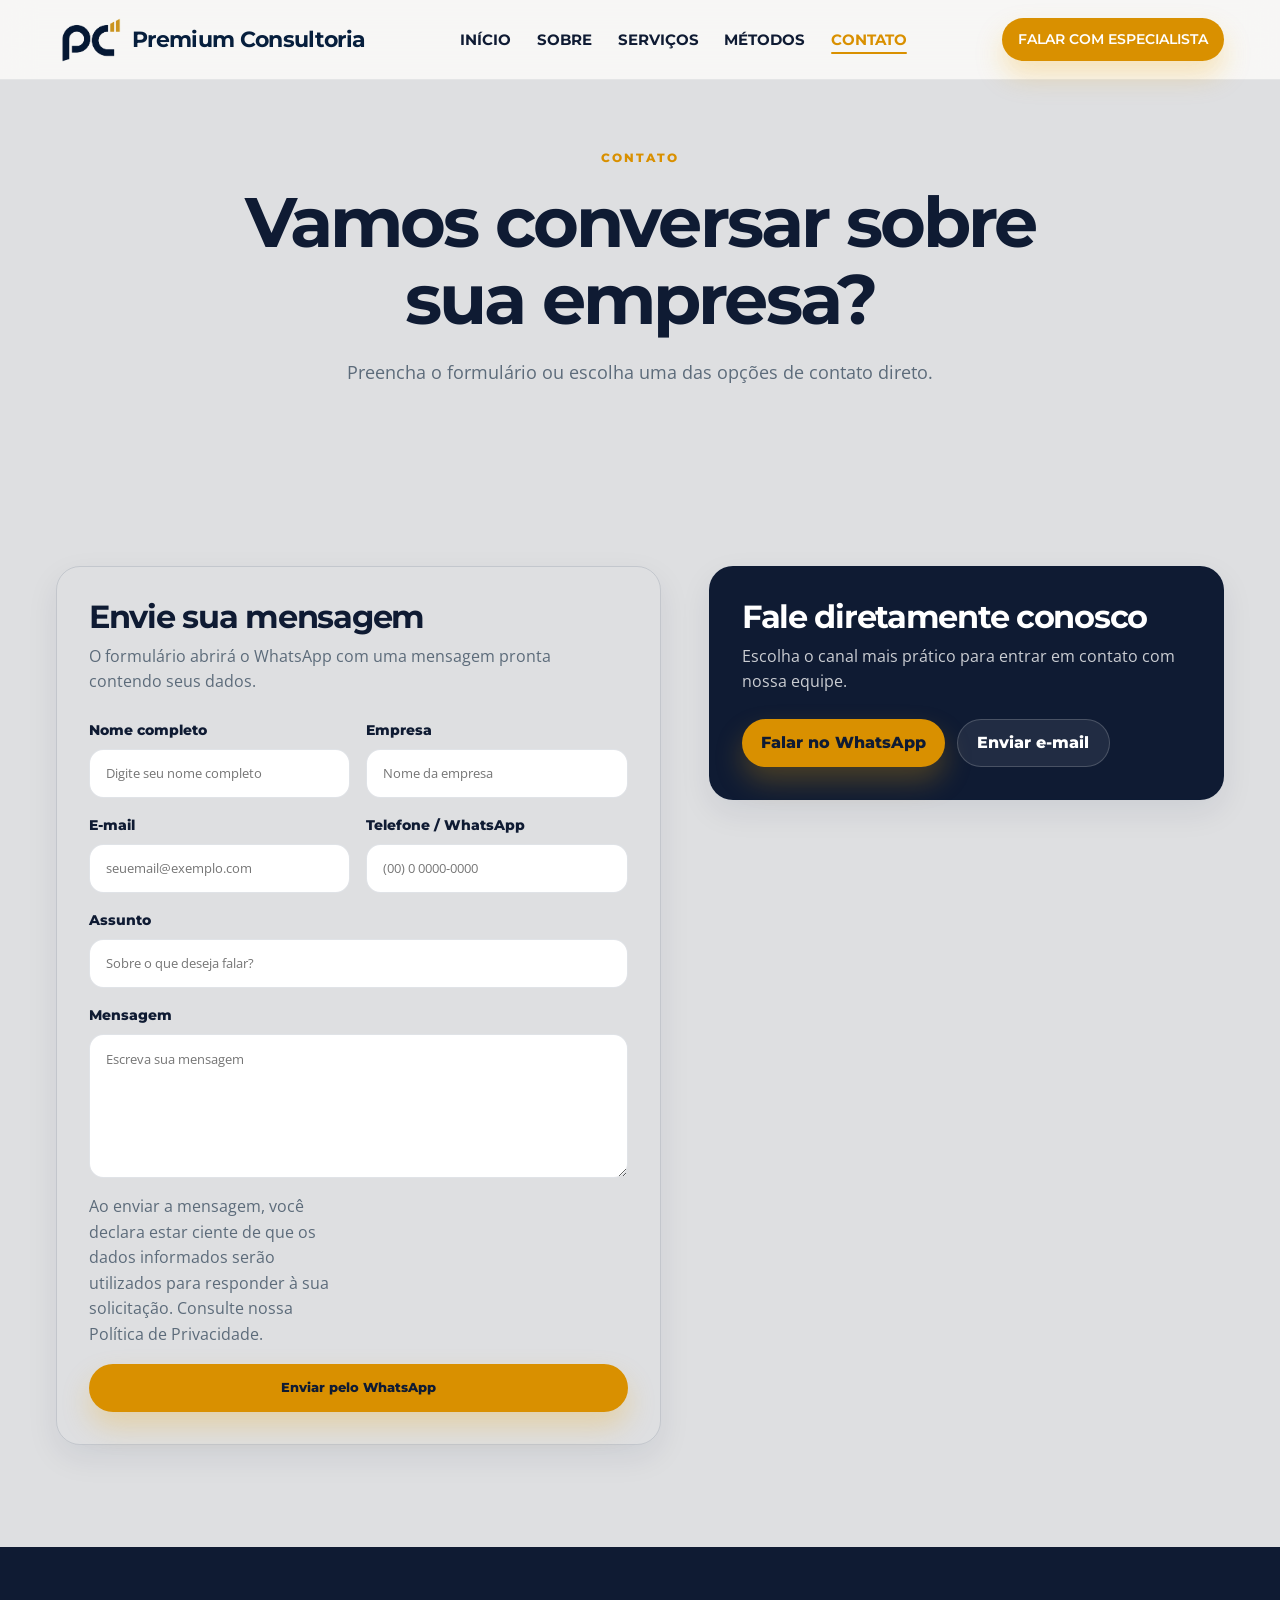
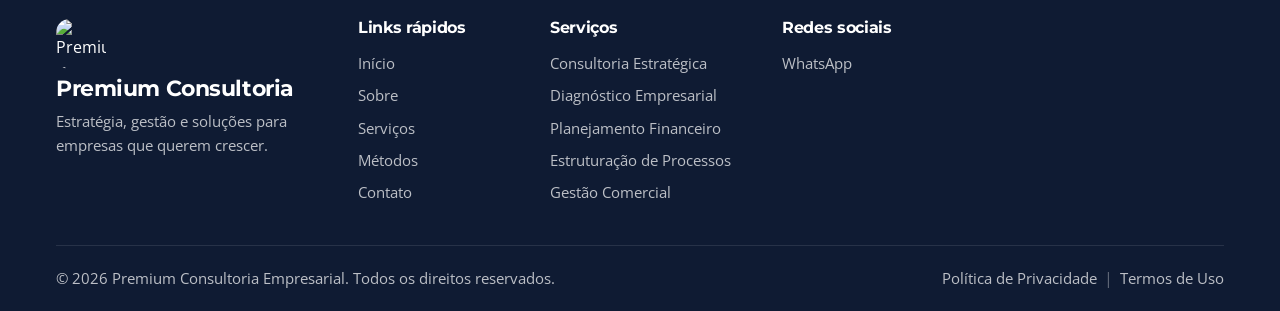
==== commit b0089061: "modificações e adição de canal de comunicação" ====
--- a/consultoria-site/contato.html
+++ b/consultoria-site/contato.html
@@ -46,7 +46,7 @@
       </nav>
 
       <a href="contato.html" class="btn btn--primary header__button">
-      FALE SOBRE SEU DESAFIO
+      FALAR COM ESPECIALISTA
      </a>
     </div>
   </header>
@@ -93,7 +93,7 @@
 
             <div class="form-group">
               <label for="telefone">Telefone / WhatsApp</label>
-              <input type="tel" id="telefone" name="telefone" placeholder="(00) 90000-0000" required />
+              <input type="tel" id="telefone" name="telefone" placeholder="(00) 0 0000-0000" required />
             </div>
 
             <div class="form-group">
@@ -106,6 +106,13 @@
               <textarea id="mensagem" name="mensagem" rows="6" placeholder="Escreva sua mensagem" required></textarea>
             </div>
 
+                <p class="privacy-notice">
+                Ao enviar a mensagem, você declara estar ciente de que os dados
+                informados serão utilizados para responder à sua solicitação.
+                Consulte nossa
+                <a href="politica-de-privacidade.html">Política de Privacidade</a>.
+                 </p>
+
             <button type="submit" class="btn btn--primary btn--full">Enviar pelo WhatsApp</button>
           </form>
         </div>
@@ -114,38 +121,17 @@
           <h2>Fale diretamente conosco</h2>
           <p>Escolha o canal mais prático para entrar em contato com nossa equipe.</p>
 
-          <div class="contact-cards">
-            <!-- DADOS DE CONTATO -->
-            <div class="contact-card">
-              <strong>Telefone</strong>
-              <span>(00) 0000-0000</span>
-            </div>
-
-            <div class="contact-card">
-              <strong>WhatsApp</strong>
-              <span>(83) 9 9198-8187</span>
-            </div>
-
-            <div class="contact-card">
-              <strong>E-mail</strong>
-              <a href="mailto:contato@suaempresa.com.br">contato@suaempresa.com.br</a>
-            </div>
-
-            <div class="contact-card">
-              <strong>Endereço</strong>
-              <span>Sua cidade - Seu estado</span>
-            </div>
-
-            <div class="contact-card">
-              <strong>Horário de atendimento</strong>
-              <span>Segunda a sexta, das 08h às 18h</span>
-            </div>
-          </div>
-
           <div class="contact__buttons">
             <a href="#" class="btn btn--primary js-whatsapp" target="_blank" rel="noopener">Falar no WhatsApp</a>
-            <a href="mailto:contato@suaempresa.com.br" class="btn btn--secondary">Enviar e-mail</a>
-            <a href="#" class="btn btn--secondary js-whatsapp" target="_blank" rel="noopener">Agendar reunião</a>
+
+         <a
+        href="https://mail.google.com/mail/?view=cm&fs=1&to=premiumconsultoria2011@hotmail.com&su=Contato%20pelo%20site"
+        class="btn btn--secondary"
+        target="_blank"
+        rel="noopener"
+        >
+         Enviar e-mail
+       </a>
           </div>
         </aside>
       </div>
@@ -158,8 +144,8 @@
   <footer class="footer">
     <div class="container footer__grid">
       <div class="footer__col footer__brand">
-        <img src="assets/logo.png" alt="Logo da empresa" />
-        <h3>Nome da Empresa</h3>
+        <img src="assets/logo branca.png" alt="Premium Consultoria Empresarial" class="logo-rodape"/>
+        <h3>Premium Consultoria</h3>
         <p>Estratégia, gestão e soluções para empresas que querem crescer.</p>
       </div>
 
@@ -182,29 +168,21 @@
       </div>
 
       <div class="footer__col">
-        <h4>Contato</h4>
-        <p>Telefone: (83) 9 9198-8187</p>
-        <p>WhatsApp: (83) 9 9198-8187</p>
-        <p>E-mail: contato@suaempresa.com.br</p>
-        <p>Endereço: Sua cidade - Seu estado</p>
-        <p>Horário: Segunda a sexta, das 08h às 18h</p>
-      </div>
-
-      <div class="footer__col">
         <h4>Redes sociais</h4>
-        <a href="#">Instagram</a>
-        <a href="#">LinkedIn</a>
-        <a href="#">YouTube</a>
         <a href="#" class="js-whatsapp" target="_blank" rel="noopener">WhatsApp</a>
       </div>
     </div>
 
     <div class="container footer__bottom">
-      <p>© 2026 Nome da Empresa. Todos os direitos reservados.</p>
+      <p>© 2026 Premium Consultoria Empresarial. Todos os direitos reservados.</p>
       <div>
-        <a href="#">Política de Privacidade</a>
-        <span>|</span>
-        <a href="#">Termos de Uso</a>
+      <a href="politica-de-privacidade.html">
+      Política de Privacidade
+      </a>
+      <span>|</span>
+      <a href="termos-de-uso.html">
+       Termos de Uso
+      </a>
       </div>
     </div>
   </footer>
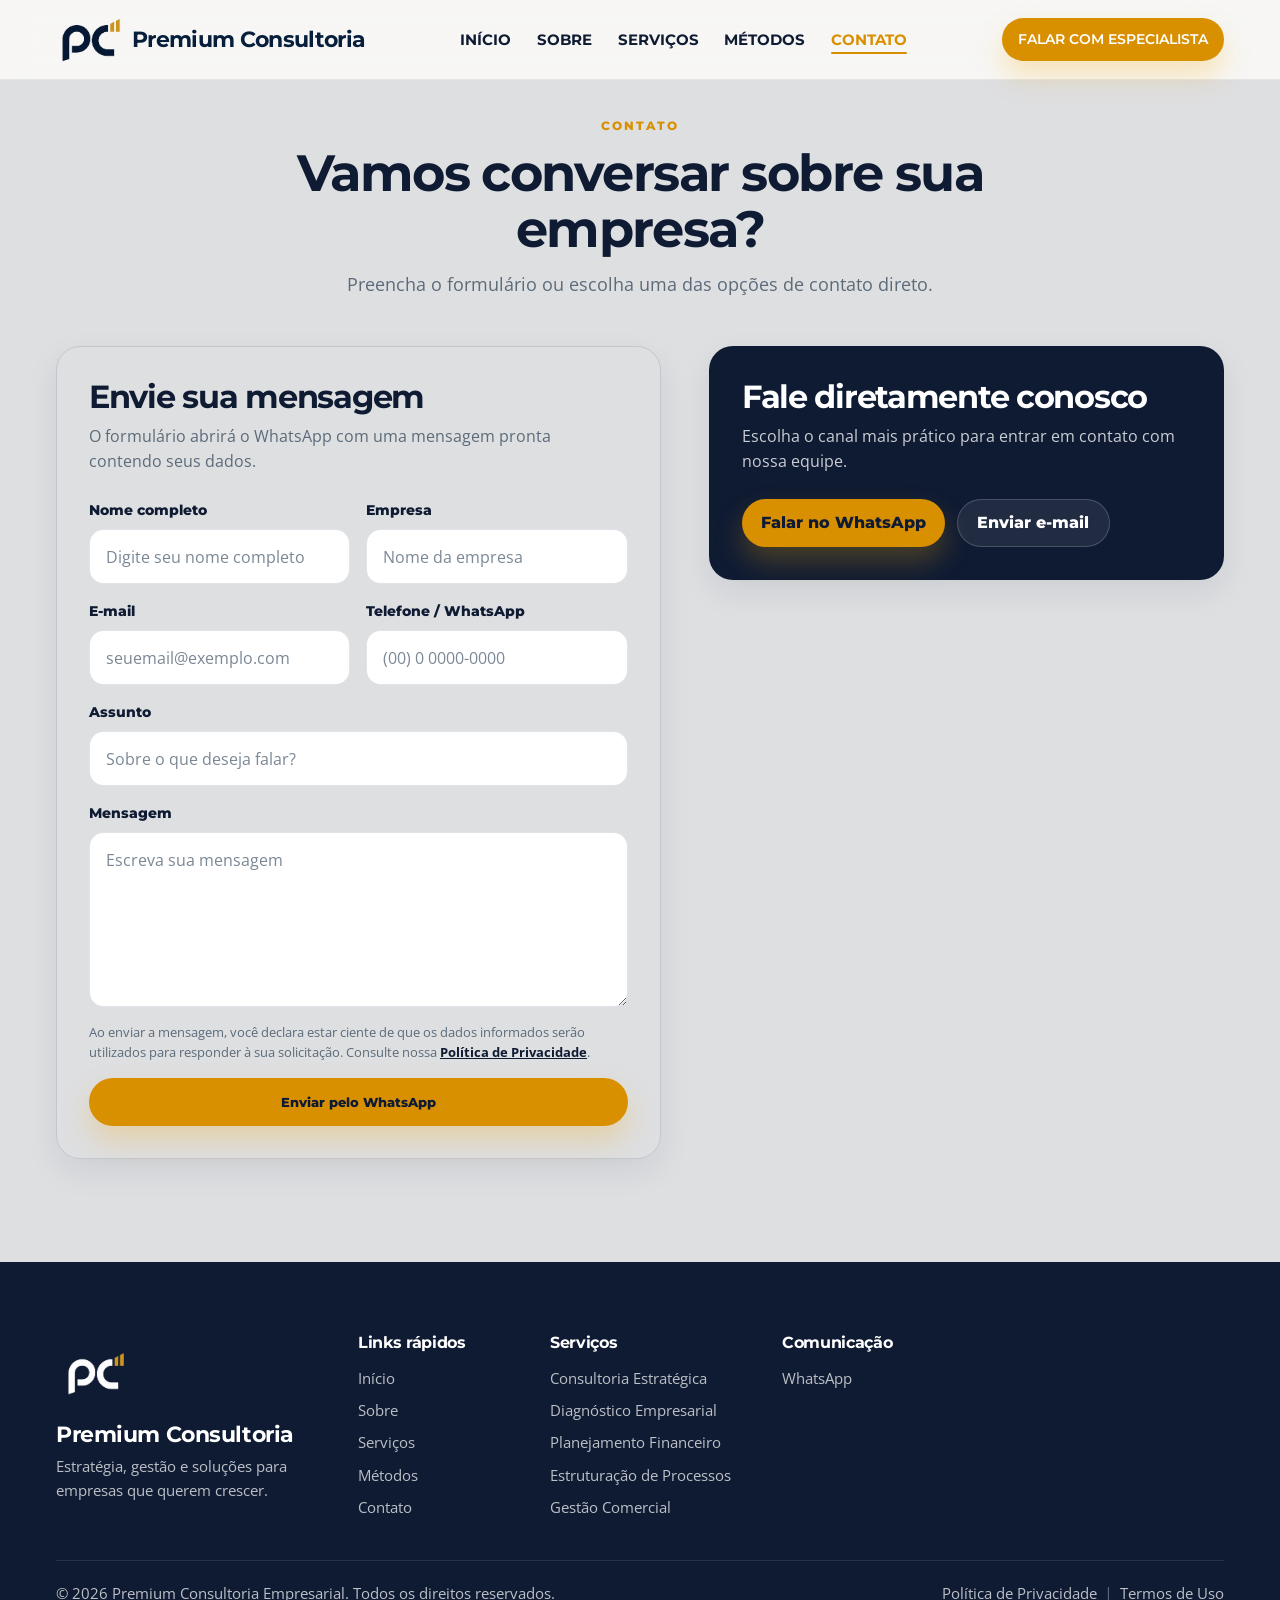
==== commit 50586a0c: "mudanças no rodapé" ====
--- a/consultoria-site/contato.html
+++ b/consultoria-site/contato.html
@@ -168,7 +168,7 @@
       </div>
 
       <div class="footer__col">
-        <h4>Redes sociais</h4>
+        <h4>Comunicação</h4>
         <a href="#" class="js-whatsapp" target="_blank" rel="noopener">WhatsApp</a>
       </div>
     </div>
--- a/consultoria-site/css/style.css
+++ b/consultoria-site/css/style.css
@@ -375,7 +375,6 @@
 
 .hero__grid {
   display: grid;
-  grid-template-columns: minmax(0, 1.02fr) minmax(18rem, 0.98fr);
   align-items: center;
   gap: clamp(2.2rem, 6vw, 5rem);
 }
@@ -587,17 +586,17 @@
 }
 
 .service-card__icon {
-  width: 3rem;
-  height: 3rem;
-  display: inline-flex;
-  align-items: center;
-  justify-content: center;
+  display: block;
+  width: 52px;
+  height: 52px;
   margin-bottom: 1.2rem;
-  border-radius: 1rem;
-  background: rgba(242, 169, 0, 0.14);
-  color: var(--dourado-hover);
-  font-size: 1.3rem;
-  font-weight: 800;
+
+  object-fit: contain;
+  object-position: center;
+
+  background: transparent;
+  border: 0;
+  border-radius: 0;
 }
 
 .service-card h3 {
@@ -609,8 +608,10 @@
 CHAMADA PARA AÇÃO
 ========================= */
 .cta {
-  background: var(--fundo-site);
-  padding-top: 0;
+  background: #dedfe1;
+  padding-top: clamp(3rem, 6vw, 5rem);
+  padding-bottom: clamp(3rem, 6vw, 5rem);
+  overflow: hidden;
 }
 
 .cta__box {
@@ -642,29 +643,41 @@
 PÁGINA MÉTODOS
 ========================= */
 .page-hero {
-  padding-top: calc(var(--header-altura) + 4rem);
-  padding-bottom: clamp(3rem, 6vw, 5rem);
+  padding-top: calc(var(--header-altura) + 2rem);
+  padding-bottom: 1.5rem;
   background: var(--fundo-site);
 }
 
 .page-hero__content {
-  max-width: 54rem;
+  max-width: 46rem;
+  margin-inline: auto;
   text-align: center;
-  margin-inline: auto;
 }
 
 .page-hero__content .eyebrow {
-  margin-bottom: 1rem;
+  margin-bottom: 0.55rem;
 }
 
 .page-hero__content .eyebrow::before {
   display: none;
 }
 
+.page-hero__content h1 {
+  margin: 0;
+  font-size: clamp(2rem, 4vw, 3.25rem);
+  line-height: 1.1;
+  letter-spacing: -0.03em;
+}
+
 .page-hero__content p {
-  max-width: 43rem;
-  margin: 1.15rem auto 0;
+  max-width: 40rem;
+  margin: 0.7rem auto 0;
   font-size: clamp(1rem, 1.6vw, 1.15rem);
+}
+
+.page-hero + .method,
+.page-hero + .contact {
+  padding-top: 1.5rem;
 }
 
 .method {
@@ -798,10 +811,43 @@
   border: 1px solid var(--borda);
   border-radius: 0.9rem;
   background: var(--branco);
-  color: var(--texto);
+
+  /* Cor do texto digitado */
+  color: var(--azul-principal);
+
   outline: 0;
   padding: 0.9rem 1rem;
+
+  font-family: "Open Sans", sans-serif;
+  font-size: 1rem;
+  line-height: 1.5;
+
+  opacity: 1;
+  -webkit-text-fill-color: var(--azul-principal);
+
   transition: border-color 0.25s ease, box-shadow 0.25s ease;
+}
+
+.form-group input::placeholder,
+.form-group textarea::placeholder {
+  color: #7a8794;
+  opacity: 1;
+  -webkit-text-fill-color: #7a8794;
+}
+
+
+.form-group input:-webkit-autofill,
+.form-group input:-webkit-autofill:hover,
+.form-group input:-webkit-autofill:focus,
+.form-group textarea:-webkit-autofill {
+  -webkit-text-fill-color: var(--azul-principal) !important;
+  box-shadow: 0 0 0 1000px var(--branco) inset !important;
+  caret-color: var(--azul-principal);
+}
+
+.form-group input,
+.form-group textarea {
+  caret-color: var(--azul-principal);
 }
 
 .form-group textarea {
@@ -884,11 +930,12 @@
   gap: 0.55rem;
 }
 
-.footer__brand img {
-  width: 3.1rem;
-  height: 3.1rem;
+.logo-rodape {
+  width: 80px !important;
+  max-width: 80px !important;
+  height: auto !important;
+  display: block;
   object-fit: contain;
-  border-radius: 0.85rem;
 }
 
 .footer h3,
@@ -1210,7 +1257,6 @@
   }
 }
 
-/* AJUSTAR A ANIMAÇÃO PARA QUEM PREFERE MENOS MOVIMENTO */
 @media (prefers-reduced-motion: reduce) {
   html {
     scroll-behavior: auto;
@@ -1236,21 +1282,6 @@
   display: none;
 }
 
-.hero__actions .btn--whatsapp {
-  gap: 10px;
-  background-color: #061934;
-  color: #ffffff;
-  font-weight: 600;
-}
-
-.hero__actions .btn--whatsapp__icon {
-  width: 20px;
-  height: 20px;
-  flex: 0 0 20px;
-  object-fit: contain;
-  transform: scale(1.8);
-  transform-origin: center;
-}
 
 @media (min-width: 1024px) {
   .hero__grid {
@@ -1328,4 +1359,878 @@
     margin: 0;
     align-self: start;
   }
-}+}
+
+/* Seção branca ao redor da caixa */
+.cta {
+  background: var(--branco);
+  padding-top: clamp(3rem, 6vw, 5rem);
+  padding-bottom: clamp(3rem, 6vw, 5rem);
+  overflow: hidden;
+}
+
+/* Espaço nas laterais */
+.cta__container {
+  padding-left: clamp(1rem, 3vw, 2rem);
+  padding-right: clamp(1rem, 3vw, 2rem);
+}
+
+/* Caixa azul */
+.cta__box {
+  width: 100%;
+  max-width: 68rem;
+  margin-left: auto;
+  margin-right: auto;
+  padding: clamp(2rem, 5vw, 4rem);
+  border-radius: var(--raio);
+  background: linear-gradient(
+    135deg,
+    var(--azul-principal),
+    var(--azul-profundo)
+  );
+  text-align: center;
+  box-shadow: var(--sombra);
+}
+
+/* Caixa aparece */
+.reveal--blue-box {
+  opacity: 0;
+  transform: none !important;
+  transition: opacity 0.5s ease !important;
+  transition-delay: 0s !important;
+}
+
+.reveal--blue-box.is-visible {
+  opacity: 1;
+  transform: none !important;
+}
+
+html body main .cta {
+  background-color: #dedfe1 !important;
+  background-image: none !important;
+}
+
+html body main .cta > .container,
+html body main .cta .cta__container {
+  background-color: transparent !important;
+}
+
+html body main .cta .cta__box {
+  background: linear-gradient(
+    135deg,
+    var(--azul-principal),
+    var(--azul-profundo)
+  ) !important;
+}
+
+/* =========================
+   PÁGINAS LEGAIS
+========================= */
+
+.legal-page {
+  min-height: 100vh;
+  padding-top: calc(var(--header-altura, 5rem) + 4rem);
+  padding-bottom: clamp(3rem, 7vw, 6rem);
+  background: var(--fundo-site);
+}
+
+.legal-page__content {
+  width: min(100% - 2rem, 58rem);
+  margin-inline: auto;
+  padding: clamp(1.5rem, 5vw, 3.5rem);
+  border: 1px solid var(--borda);
+  border-radius: var(--raio);
+  background: var(--branco);
+  box-shadow: var(--sombra);
+}
+
+.legal-page__content h1 {
+  font-size: clamp(1.8rem, 3vw, 2.4rem);
+  line-height: 1.2;
+  letter-spacing: -0.02em;
+  margin-top: 0.75rem;
+  margin-bottom: 0.75rem;
+}
+
+.legal-page__date {
+  margin-bottom: 2.5rem;
+  color: var(--texto-suave);
+  font-size: 0.9rem;
+}
+
+.legal-page__content h2 {
+  margin-top: 2rem;
+  margin-bottom: 0.75rem;
+  color: var(--azul-principal);
+  font-size: clamp(1.15rem, 2vw, 1.4rem);
+}
+
+.legal-page__content p {
+  margin-bottom: 1rem;
+  line-height: 1.75;
+}
+
+.legal-page__content ul {
+  margin: 0 0 1.5rem 1.25rem;
+}
+
+.legal-page__content li {
+  margin-bottom: 0.5rem;
+  line-height: 1.6;
+  color: var(--texto-suave, #5c6b7a) !important;
+  -webkit-text-fill-color: var(--texto-suave, #5c6b7a) !important;
+  opacity: 1 !important;
+  visibility: visible !important;
+}
+
+.legal-page__content li::marker {
+  color: var(--azul-principal, #1e3a5f) !important;
+}
+
+.legal-page__content a {
+  color: var(--azul-principal);
+  font-weight: 700;
+  text-decoration: underline;
+}
+
+@media (max-width: 600px) {
+  .legal-page {
+    padding-top: calc(var(--header-altura, 5rem) + 2rem);
+  }
+
+  .legal-page__content {
+    width: min(100% - 1.25rem, 58rem);
+    border-radius: 1rem;
+  }
+}
+
+.privacy-notice {
+  grid-column: 1 / -1;
+  margin: 0;
+  font-size: 0.82rem;
+  line-height: 1.5;
+  color: var(--texto-suave);
+}
+
+.privacy-notice a {
+  color: var(--azul-principal);
+  font-weight: 700;
+  text-decoration: underline;
+}
+
+/* Cards da página Métodos */
+.method-step {
+  max-width: 760px;          /* deixa o bloco menor */
+  margin: 0 auto 1.5rem;     /* centraliza */
+  padding: 1.5rem 1.75rem;
+  background: #ffffff;       /* fundo branco */
+  border: 1px solid rgba(7, 31, 61, 0.12);
+  border-radius: 1.25rem;
+  box-shadow: 0 0.75rem 2rem rgba(7, 31, 61, 0.06);
+}
+
+.method-step__header {
+  display: flex;
+  align-items: center;
+  gap: 1rem;
+  margin-bottom: 1rem;
+}
+
+.method-step__number {
+  width: 52px;
+  height: 52px;
+  border-radius: 50%;
+  background: #061934;
+  color: #f4b000;
+  display: flex;
+  align-items: center;
+  justify-content: center;
+  font-weight: 700;
+  font-size: 1.1rem;
+  flex-shrink: 0;
+}
+
+.method-step__header h3 {
+  margin: 0;
+  color: #061934;
+  font-size: 1.9rem;
+  line-height: 1.2;
+}
+
+.method-step p {
+  margin: 0;
+  color: #5c6b7a;
+  font-size: 1rem;
+  line-height: 1.7;
+}
+
+/* =========================
+   CARDS DA PÁGINA MÉTODOS
+========================= */
+
+.method {
+  background: var(--fundo-site);
+}
+
+/* Deixa o conjunto menor e centralizado */
+.method__timeline {
+  width: min(100%, 44rem);
+  max-width: 44rem;
+  margin-inline: auto;
+  gap: 1.25rem;
+}
+
+/* Card individual */
+.method-card {
+  width: 100%;
+  display: grid;
+  grid-template-columns: 3.5rem minmax(0, 1fr);
+  column-gap: 1rem;
+  row-gap: 0.35rem;
+  align-items: center;
+
+  padding: 1.25rem 1.4rem;
+
+  background: #ffffff;
+  border: 1px solid rgba(7, 31, 61, 0.12);
+  border-radius: 1.2rem;
+
+  box-shadow: 0 0.5rem 1.5rem rgba(7, 31, 61, 0.06);
+}
+
+/* Número */
+.method-card span {
+  grid-column: 1;
+  grid-row: 1 / span 2;
+
+  width: 3.1rem;
+  height: 3.1rem;
+
+  display: flex;
+  align-items: center;
+  justify-content: center;
+
+  align-self: center;
+
+  border-radius: 50%;
+  background: var(--azul-principal);
+  color: var(--dourado);
+
+  font-weight: 800;
+}
+
+/* Título */
+.method-card h2 {
+  grid-column: 2;
+  grid-row: 1;
+
+  margin: 0;
+  color: var(--azul-principal);
+
+  font-size: clamp(1.15rem, 2vw, 1.45rem);
+  line-height: 1.25;
+}
+
+/* Descrição corretamente abaixo do título */
+.method-card p {
+  grid-column: 2;
+  grid-row: 2;
+
+  width: 100%;
+  margin: 0;
+
+  color: var(--texto-suave);
+  font-size: 1rem;
+  line-height: 1.6;
+
+  overflow-wrap: normal;
+  word-break: normal;
+}
+
+/* Linha vertical da sequência */
+.method__timeline::before {
+  left: 2.95rem;
+}
+
+/* Botão centralizado */
+.method__cta {
+  display: flex;
+  justify-content: center;
+  margin-top: 2rem;
+}
+
+/* =========================================
+   AJUSTES PARA CELULARES PEQUENOS
+========================================= */
+
+@media (max-width: 480px) {
+
+  /* -----------------------------------------
+     PÁGINA DE MÉTODOS E PÁGINAS INTERNAS
+  ----------------------------------------- */
+
+  .page-hero {
+    padding-top: calc(var(--header-altura) + 1.35rem);
+    padding-bottom: 1.15rem;
+  }
+
+  .page-hero + .method,
+  .page-hero + .contact {
+    padding-top: 1.15rem;
+  }
+
+  /* Evita que "MÉTODO DA CONSULTORIA" seja cortado */
+  .page-hero__content .eyebrow {
+    display: block;
+    width: 100%;
+    max-width: 100%;
+    margin-bottom: 0.65rem;
+
+    font-size: 0.68rem;
+    line-height: 1.4;
+    letter-spacing: 0.1em;
+
+    text-align: center;
+    white-space: normal;
+    overflow: visible;
+    overflow-wrap: normal;
+    word-break: normal;
+  }
+
+  .page-hero__content h1 {
+    margin: 0;
+    font-size: clamp(1.75rem, 9vw, 2.15rem);
+    line-height: 1.12;
+    letter-spacing: -0.025em;
+  }
+
+  .page-hero__content p {
+    margin-top: 0.75rem;
+    font-size: 0.92rem;
+    line-height: 1.5;
+  }
+
+  /* -----------------------------------------
+     TELA INICIAL
+  ----------------------------------------- */
+
+  .hero {
+    min-height: auto;
+    padding-top: calc(var(--header-altura) + 1.25rem);
+    padding-bottom: 1.75rem;
+    align-items: flex-start;
+  }
+
+  .hero__grid {
+    gap: 1.25rem;
+  }
+
+  .hero__content h1 {
+    margin: 0;
+    font-size: clamp(2rem, 10vw, 2.6rem);
+    line-height: 1.08;
+    letter-spacing: -0.035em;
+  }
+
+  .hero__content p {
+    margin-top: 0.75rem;
+    font-size: 0.92rem;
+    line-height: 1.5;
+  }
+
+  /* Coloca os dois botões na mesma linha */
+  .hero__actions {
+    display: grid;
+    grid-template-columns: repeat(2, minmax(0, 1fr));
+    width: 100%;
+    gap: 0.6rem;
+    margin-top: 1rem;
+  }
+
+  .hero__actions .btn {
+    width: auto;
+    min-width: 0;
+    min-height: 2.9rem;
+    padding: 0.65rem 0.45rem;
+
+    font-size: 0.78rem;
+    line-height: 1.2;
+    text-align: center;
+    white-space: normal;
+  }
+
+  /* Imagem mais compacta para não alongar o início */
+  .hero__image-wrap {
+    margin-top: 0.25rem;
+  }
+
+  .hero__image {
+    width: 100%;
+    max-height: 13rem;
+    object-fit: cover;
+    object-position: center;
+    border-radius: 1rem;
+  }
+}
+
+/* BOTÕES DA SEÇÃO INICIAL SEMPRE DO MESMO TAMANHO */
+.hero__actions {
+  display: grid;
+  grid-template-columns: repeat(2, minmax(0, 1fr));
+  gap: 0.75rem;
+  width: 100%;
+  max-width: 34rem;
+}
+
+.hero__actions .btn {
+  width: 100%;
+  min-width: 0;
+  height: 3.2rem;
+  min-height: 3.2rem;
+  padding: 0.65rem 0.75rem;
+  display: inline-flex;
+  align-items: center;
+  justify-content: center;
+  font-size: clamp(0.72rem, 2.5vw, 0.9rem);
+  line-height: 1;
+  text-align: center;
+  white-space: nowrap;
+}
+
+.hero__actions .btn--whatsapp {
+  position: static;
+  gap: 0.35rem;
+  transform: none;
+  background-color: #061934;
+  color: #ffffff;
+  font-weight: 600;
+}
+
+.hero__actions .btn--whatsapp__icon {
+  position: static;
+  width: 15px;
+  height: 15px;
+  flex: 0 0 15px;
+  object-fit: contain;
+  transform: none;
+}
+
+.hero__actions .btn--whatsapp span {
+  width: auto;
+  color: inherit;
+  font: inherit;
+  line-height: 1;
+  text-align: left;
+  white-space: nowrap;
+  transform: translateX(-5px);
+}
+
+/* Títulos principais em celulares */
+@media (max-width: 768px) {
+  .hero__content h1,
+  .page-hero__content h1,
+  .legal-page__content h1 {
+    font-size: clamp(1.75rem, 7.5vw, 2.35rem);
+    line-height: 1.12;
+    letter-spacing: -0.025em;
+  }
+}
+
+/* Ajuste para celulares pequenos */
+@media (max-width: 480px) {
+  .hero__content h1,
+  .page-hero__content h1,
+  .legal-page__content h1 {
+    font-size: clamp(1.65rem, 7.8vw, 2.05rem);
+    line-height: 1.12;
+  }
+}
+
+/* Ajusta os textos acima dos títulos no celular */
+@media (max-width: 768px) {
+  .eyebrow {
+    font-size: 0.66rem;
+    line-height: 1.35;
+    letter-spacing: 0.11em;
+  }
+}
+
+/* Celulares pequenos */
+@media (max-width: 480px) {
+  .eyebrow {
+    font-size: 0.6rem;
+    line-height: 1.35;
+    letter-spacing: 0.08em;
+  }
+
+  /* Garante que o texto da página de métodos não seja cortado */
+  .page-hero__content .eyebrow {
+    max-width: 100%;
+    white-space: normal;
+    overflow: visible;
+    text-align: center;
+  }
+}
+
+/* ==================================================
+   VERSÃO COMPLETA PARA TABLETS E IPADS
+   Estrutura semelhante ao computador, em escala menor
+================================================== */
+
+@media (min-width: 768px) and (max-width: 1180px) {
+  :root {
+    --header-altura: 4.75rem;
+  }
+
+  .container {
+    width: min(calc(100% - 2.5rem), 70rem);
+  }
+
+  .section {
+    padding-block: 3rem;
+  }
+
+  /* Tela inicial: conteúdo compacto, sem ocupar 100vh */
+  .hero {
+    min-height: auto;
+    padding-top: calc(var(--header-altura) + 1rem);
+    padding-bottom: 1.5rem;
+    display: flex;
+    align-items: center;
+  }
+
+  .hero + .about {
+    padding-top: 2rem;
+  }
+
+  .hero__grid {
+    display: grid !important;
+    grid-template-columns: minmax(0, 1.08fr) minmax(17rem, 0.92fr) !important;
+    align-items: center;
+    gap: clamp(1.5rem, 4vw, 3.25rem);
+  }
+
+  .hero__content {
+    width: 100%;
+    max-width: 35rem;
+    min-width: 0;
+  }
+
+  .hero__content h1 {
+    margin: 0;
+    font-size: clamp(2.15rem, 4.5vw, 3.5rem);
+    line-height: 1.08;
+    letter-spacing: -0.035em;
+  }
+
+  .hero__content p {
+    max-width: 33rem;
+    margin-top: 0.85rem;
+    font-size: clamp(0.9rem, 1.35vw, 1.05rem);
+    line-height: 1.5;
+  }
+
+  .hero__actions {
+    width: 100%;
+    max-width: 31rem;
+    gap: 0.65rem;
+    margin-top: 1.15rem;
+  }
+
+  .hero__actions .btn {
+    height: 3rem;
+    min-height: 3rem;
+    padding: 0.6rem 0.65rem;
+    font-size: clamp(0.7rem, 1.15vw, 0.84rem);
+  }
+
+  /* Imagem e fundo azul permanecem encaixados */
+  .hero__image-wrap {
+    position: relative;
+    isolation: isolate;
+    width: clamp(18rem, 31vw, 23rem);
+    max-width: 100%;
+    margin-inline: auto;
+    overflow: visible;
+  }
+
+  .hero__image-wrap::before {
+    content: "";
+    position: absolute;
+    inset: 0.7rem -0.7rem -0.7rem 0.7rem;
+    z-index: 0;
+    background: var(--azul-principal);
+    border-radius: 1.1rem;
+  }
+
+  .hero__image {
+    position: relative;
+    z-index: 1;
+    display: block;
+    width: 100%;
+    max-width: none;
+    height: auto;
+    max-height: none;
+    aspect-ratio: 4 / 4.6;
+    object-fit: cover;
+    border-radius: 1.1rem;
+    box-shadow: var(--sombra);
+  }
+
+  /* Sobre a empresa e carrossel lado a lado */
+  .about .section-heading {
+    max-width: 54rem;
+    margin-bottom: 2rem;
+  }
+
+  .about__grid {
+    display: grid !important;
+    grid-template-columns: minmax(0, 0.9fr) minmax(20rem, 1.1fr) !important;
+    align-items: start;
+    gap: clamp(1.5rem, 3vw, 2.5rem);
+  }
+
+  .about__text {
+    width: 100%;
+    min-width: 0;
+    gap: 0.85rem;
+    font-size: 0.96rem;
+    line-height: 1.65;
+  }
+
+  .about .carousel {
+    width: 100%;
+    min-width: 0;
+    margin: 0;
+  }
+
+  .carousel__viewport {
+    min-height: clamp(22rem, 42vw, 29rem);
+  }
+
+  .carousel__slide img {
+    width: 100%;
+    height: 100%;
+    min-height: 0;
+    object-fit: cover;
+  }
+
+  .carousel__slide p {
+    padding: 1rem 1.1rem;
+    font-size: 0.92rem;
+    line-height: 1.45;
+  }
+
+  .carousel__controls {
+    padding: 0.75rem 1rem;
+  }
+
+  .carousel__button {
+    width: 2.35rem;
+    height: 2.35rem;
+    font-size: 1.55rem;
+  }
+
+  /* Serviços */
+  .services__grid {
+    grid-template-columns: repeat(2, minmax(0, 1fr));
+    gap: 1rem;
+  }
+
+  .service-card {
+    min-height: 14rem;
+    padding: 1.3rem;
+  }
+
+  .service-card__icon {
+    width: 2.7rem;
+    height: 2.7rem;
+    margin-bottom: 0.9rem;
+  }
+
+  .service-card h3 {
+    font-size: 1.05rem;
+  }
+
+  .service-card p {
+    font-size: 0.92rem;
+    line-height: 1.55;
+  }
+
+  /* Chamada final */
+  .cta__box {
+    padding: clamp(2rem, 4vw, 3rem);
+  }
+
+  .cta__box h2 {
+    font-size: clamp(1.8rem, 3.5vw, 2.5rem);
+  }
+
+  /* Métodos e contato */
+  .page-hero {
+    padding-top: calc(var(--header-altura) + 1.15rem);
+    padding-bottom: 0.85rem;
+  }
+
+  .page-hero__content h1 {
+    font-size: 2.05rem;
+  }
+
+  .page-hero__content p {
+    margin-top: 0.55rem;
+    font-size: 0.95rem;
+  }
+
+  .page-hero + .method,
+  .page-hero + .contact {
+    padding-top: 0.9rem;
+  }
+
+  .method__timeline {
+    width: min(100%, 44rem);
+    max-width: 44rem;
+  }
+
+  .contact__grid {
+    display: grid !important;
+    grid-template-columns: minmax(0, 1.05fr) minmax(17rem, 0.95fr) !important;
+    align-items: start;
+    gap: 1.5rem;
+  }
+
+  .contact__form-area,
+  .contact__info {
+    min-width: 0;
+    padding: clamp(1.25rem, 3vw, 2rem);
+  }
+
+  .footer__grid {
+    grid-template-columns: repeat(3, minmax(0, 1fr));
+    gap: 1.5rem;
+  }
+}
+
+/* =========================================
+   CARROSSEL ADAPTADO PARA CELULAR
+========================================= */
+
+@media (max-width: 768px) {
+
+  .carousel {
+    border-radius: 1.1rem;
+  }
+
+  /* Altura geral mais equilibrada */
+  .carousel__viewport {
+    min-height: 22rem;
+  }
+
+  /* Imagem do carrossel */
+  .carousel__slide img {
+    min-height: 15rem;
+    object-fit: cover;
+  }
+
+  /* Frases dentro do carrossel */
+  .carousel__slide p {
+    padding: 0.8rem 1rem;
+
+    font-size: clamp(0.82rem, 2.7vw, 0.92rem);
+    line-height: 1.45;
+    letter-spacing: normal;
+  }
+
+  /* Área onde ficam as setas e os indicadores */
+  .carousel__controls {
+    min-height: 2.9rem;
+    padding: 0.45rem 0.7rem;
+    gap: 0.6rem;
+  }
+
+  /* Setas menores */
+  .carousel__button {
+    width: 1.9rem;
+    height: 1.9rem;
+    flex: 0 0 1.9rem;
+
+    font-size: 1.15rem;
+    line-height: 1;
+  }
+
+  /* Bolinhas menores */
+  .carousel__dots {
+    gap: 0.35rem;
+  }
+
+  .carousel__dot {
+    width: 0.5rem;
+    height: 0.5rem;
+  }
+
+  .carousel__dot.is-active {
+    width: 1.2rem;
+  }
+}
+
+/* =========================================
+   BOTÃO DO WHATSAPP
+========================================= */
+
+.hero__actions .btn--whatsapp {
+  display: inline-flex;
+  align-items: center;
+  justify-content: center;
+
+  gap: 0.35rem;
+  background: #061934;
+  color: #ffffff;
+}
+
+.hero__actions .btn--whatsapp__icon {
+  display: block;
+
+  width: 15px;
+  height: 15px;
+  flex: 0 0 15px;
+
+  object-fit: contain;
+  transform: none;
+}
+
+.hero__actions .btn--whatsapp span {
+  width: auto;
+  color: inherit;
+  font: inherit;
+  line-height: 1;
+  white-space: nowrap;
+
+  /* Mantém a configuração que estava boa no celular */
+  transform: translateX(-5px);
+}
+
+/* Tablet, notebook e computador */
+@media (min-width: 769px) {
+
+  .hero__actions .btn--whatsapp {
+    gap: 0.5rem;
+
+    /*
+      O espaçamento maior na direita desloca suavemente
+      imagem e texto para a esquerda, sem colocá-los na ponta.
+    */
+    padding-left: 1rem;
+    padding-right: 1.4rem;
+  }
+
+  /* A imagem fica maior nas telas grandes */
+  .hero__actions .btn--whatsapp__icon {
+    width: 24px;
+    height: 24px;
+    flex-basis: 24px;
+  }
+
+  .hero__actions .btn--whatsapp span {
+    transform: none;
+  }
+}
+
